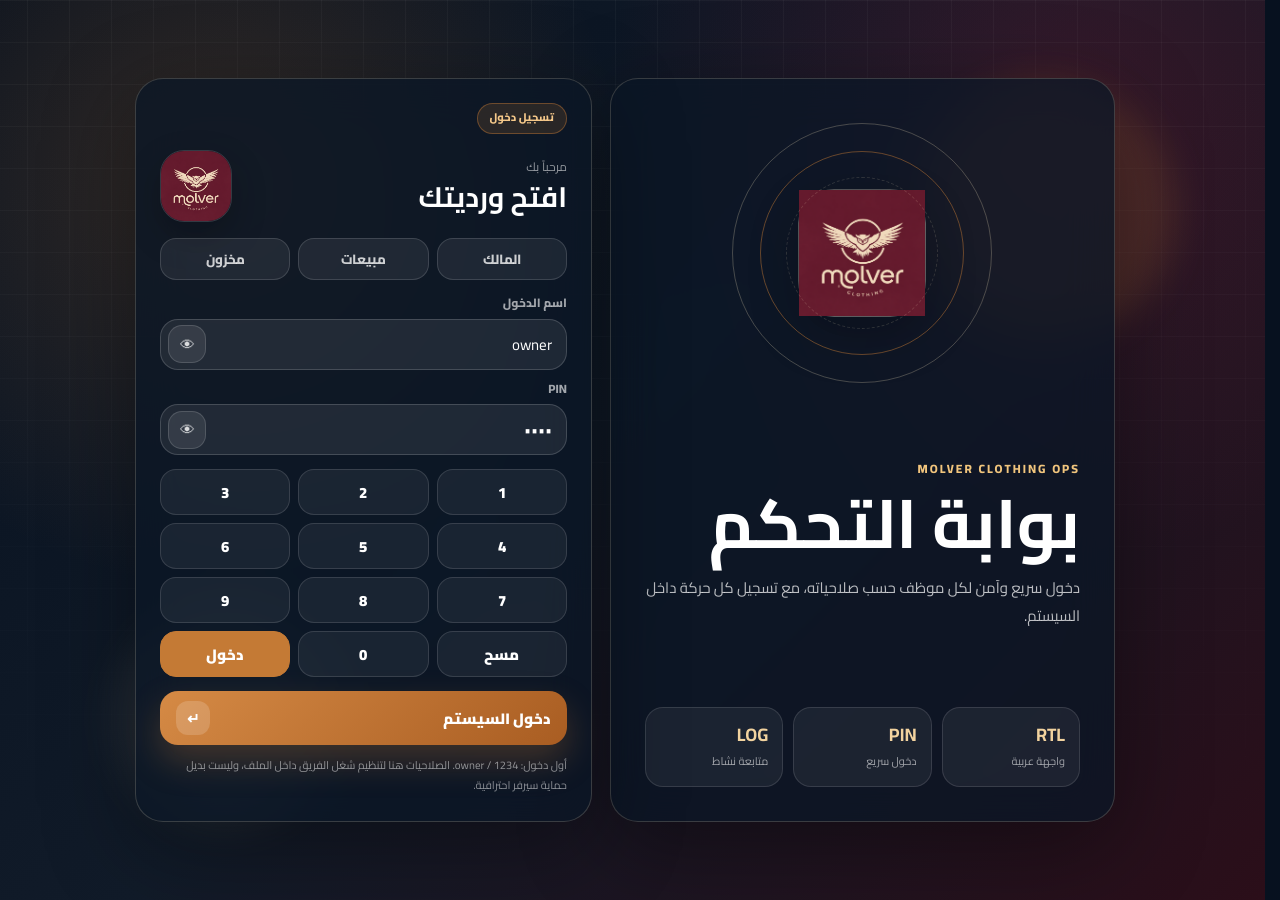
==== index.html @ 44ec4cac "Add files via upload" ====
<!doctype html>
<html lang="ar" dir="rtl">
  <head>
    <meta charset="UTF-8" />
    <meta name="viewport" content="width=device-width, initial-scale=1.0" />
    <title>MOLVER — نظام الإدارة</title>
    <link
      href="https://fonts.googleapis.com/css2?family=Cairo:wght@400;500;600;700&family=Tajawal:wght@400;500;700&display=swap"
      rel="stylesheet"
    />
    <link rel="stylesheet" href="styles.css" />
  </head>
  <body>
    <div class="auth-screen auth-login-mode" id="auth-screen">
      <div class="auth-ambient auth-ambient-one"></div>
      <div class="auth-ambient auth-ambient-two"></div>
      <div class="auth-shell">
        <section class="auth-brand-panel">
          <div class="auth-orbit">
            <span></span><span></span><span></span>
            <div class="auth-logo-mark"><img src="molver-logo.png" alt="MOLVER logo" /></div>
          </div>
          <div class="auth-brand-copy">
            <p class="auth-kicker">MOLVER CLOTHING OPS</p>
            <h1>بوابة التحكم</h1>
            <p>دخول سريع وآمن لكل موظف حسب صلاحياته، مع تسجيل كل حركة داخل السيستم.</p>
          </div>
          <div class="auth-status-grid">
            <div><strong>RTL</strong><span>واجهة عربية</span></div>
            <div><strong>PIN</strong><span>دخول سريع</span></div>
            <div><strong>LOG</strong><span>متابعة نشاط</span></div>
          </div>
        </section>

        <section class="auth-card">
          <div class="auth-mode-badge" id="auth-mode-badge">تسجيل دخول</div>
          <div class="auth-card-head">
            <div>
              <p>مرحباً بك</p>
              <h2 id="auth-title">افتح ورديتك</h2>
            </div>
            <div class="auth-mini-logo"><img src="molver-logo.png" alt="MOLVER" /></div>
          </div>

          <div class="auth-logout-panel" id="auth-logout-panel">
            <strong>تم قفل الجلسة</strong>
            <span>اختار المستخدم واكتب الـ PIN للدخول مرة تانية.</span>
          </div>

          <div class="auth-quick-users">
            <button type="button" onclick="selectLoginUser('owner')">المالك</button>
            <button type="button" onclick="selectLoginUser('sales')">مبيعات</button>
            <button type="button" onclick="selectLoginUser('stock')">مخزون</button>
          </div>

          <div class="auth-fields">
            <label class="auth-field">
              <span>اسم الدخول</span>
              <div class="input-eye-wrap">
                <input id="login-user" value="owner" autocomplete="username" />
                <button class="eye-toggle" type="button" onclick="toggleInputVisibility('login-user', this)" title="إظهار/إخفاء اسم الدخول">👁</button>
              </div>
            </label>
            <label class="auth-field">
              <span>PIN</span>
              <div class="input-eye-wrap">
                <input id="login-pin" type="password" value="1234" autocomplete="current-password" inputmode="numeric" />
                <button class="eye-toggle" type="button" onclick="toggleInputVisibility('login-pin', this)" title="إظهار/إخفاء PIN">👁</button>
              </div>
            </label>
          </div>

          <div class="pin-pad" aria-label="PIN pad">
            <button type="button" onclick="pressPin('1')">1</button>
            <button type="button" onclick="pressPin('2')">2</button>
            <button type="button" onclick="pressPin('3')">3</button>
            <button type="button" onclick="pressPin('4')">4</button>
            <button type="button" onclick="pressPin('5')">5</button>
            <button type="button" onclick="pressPin('6')">6</button>
            <button type="button" onclick="pressPin('7')">7</button>
            <button type="button" onclick="pressPin('8')">8</button>
            <button type="button" onclick="pressPin('9')">9</button>
            <button type="button" onclick="clearLoginPin()">مسح</button>
            <button type="button" onclick="pressPin('0')">0</button>
            <button type="button" onclick="login()">دخول</button>
          </div>

          <button class="auth-submit" type="button" onclick="login()">
            <span>دخول السيستم</span>
            <b>↵</b>
          </button>
          <div class="auth-hint">
            أول دخول: owner / 1234. الصلاحيات هنا لتنظيم شغل الفريق داخل الملف، وليست بديل حماية سيرفر احترافية.
          </div>
        </section>
      </div>
    </div>

    <div class="layout">
      <!-- Sidebar -->
      <div class="sidebar">
        <div class="logo">
          <div class="logo-icon"><img src="molver-logo.png" alt="MOLVER logo" /></div>
          <div class="logo-title">MOLVER</div>
          <div class="logo-sub">نظام الإدارة المتكامل</div>
        </div>
        <div class="nav-section">عام</div>
        <div class="nav-item active" onclick="go('dashboard', this)">
          <span class="nav-icon">📊</span> لوحة التحكم
        </div>
        <div class="nav-item" onclick="go('reports', this)">
          <span class="nav-icon">📈</span> التقارير
        </div>
        <div class="nav-item" onclick="go('closing', this)">
          <span class="nav-icon">🧮</span> تقفيل اليومية
        </div>
        <div class="nav-item" onclick="go('money', this)">
          <span class="nav-icon">💳</span> تحصيلات معلقة
        </div>
        <div class="nav-item" onclick="go('alerts', this)">
          <span class="nav-icon">🔔</span> التنبيهات <span class="nav-badge" id="alerts-badge">0</span>
        </div>
        <div class="nav-item" onclick="go('employees', this)">
          <span class="nav-icon">👥</span> أداء الموظفين
        </div>
        <div class="nav-item" onclick="go('expenses', this)">
          <span class="nav-icon">💸</span> المصروفات
        </div>
        <div class="nav-section">المخزون</div>
        <div class="nav-item" onclick="go('inventory', this)">
          <span class="nav-icon">👕</span> الأصناف
        </div>
        <div class="nav-item" onclick="go('lowstock', this)">
          <span class="nav-icon">⚠️</span> مخزون منخفض
        </div>
        <div class="nav-item" onclick="go('stockmoves', this)">
          <span class="nav-icon">⇅</span> حركة المخزون
        </div>
        <div class="nav-section">العمليات</div>
        <div class="nav-item" onclick="go('sales', this)">
          <span class="nav-icon">🧾</span> فواتير المبيعات
        </div>
        <div class="nav-item" onclick="go('barcode', this)">
          <span class="nav-icon">⌁</span> بيع بالباركود
        </div>
        <div class="nav-item" onclick="go('purchases', this)">
          <span class="nav-icon">🛒</span> فواتير المشتريات
        </div>
        <div class="nav-item" onclick="go('returns', this)">
          <span class="nav-icon">🔄</span> المرتجعات
        </div>
        <div class="nav-item" onclick="go('online', this)">
          <span class="nav-icon">🌐</span> طلبات الأونلاين
        </div>
        <div class="nav-item" onclick="go('shipping', this)">
          <span class="nav-icon">⇄</span> الشحن والتحصيل
        </div>
        <div class="nav-section">الحسابات</div>
        <div class="nav-item" onclick="go('customers', this)">
          <span class="nav-icon">👤</span> العملاء
        </div>
        <div class="nav-item" onclick="go('suppliers', this)">
          <span class="nav-icon">🏭</span> الموردين
        </div>
        <div class="nav-section">الإدارة</div>
        <div class="nav-item" onclick="go('activity', this)">
          <span class="nav-icon">🕘</span> سجل النشاط
        </div>
        <div class="nav-item" onclick="go('archive', this)">
          <span class="nav-icon">🗄️</span> الأرشيف
        </div>
        <div class="nav-item" onclick="go('brand', this)">
          <span class="nav-icon">🎨</span> إعدادات البراند
        </div>
        <div class="nav-item" data-owner-only onclick="go('users', this)">
          <span class="nav-icon">🔐</span> المستخدمين والصلاحيات
        </div>
        <div class="sync-status">
          <div class="sync-dot" id="sync-dot"></div>
          <span>
            <span id="sync-txt">متصل بـ Google Sheets</span>
            <span class="sync-meta" id="sync-last">آخر مزامنة: —</span>
          </span>
        </div>
      </div>

      <!-- Main -->
      <div class="main">
        <div class="topbar">
          <span class="page-title" id="page-title">لوحة التحكم</span>
          <button class="mobile-actions-toggle" type="button" onclick="toggleMobileActions()" title="الأوامر">⋯</button>
          <div class="topbar-actions">
            <div style="display: flex; gap: 6px; align-items: center">
              <button
                class="btn btn-sm"
                data-icon="⇩"
                onclick="exportData()"
                title="تصدير نسخة احتياطية"
              >
                📤 نسخة احتياطية
              </button>
              <button
                class="btn btn-sm"
                data-icon="⇧"
                onclick="importData()"
                title="استيراد بيانات"
              >
                📥 استيراد
              </button>
              <button
                class="btn btn-sm"
                data-icon="↻"
                onclick="syncToCloud(true)"
                title="مزامنة مع Google Sheets"
              >
                🔄 مزامنة الآن
              </button>
              <button
                class="btn btn-sm"
                data-icon="⚙"
                onclick="openSettings()"
                title="إعدادات الربط"
              >
                ⚙️ الربط
              </button>
              <button
                class="btn btn-sm theme-toggle"
                data-icon="◐"
                onclick="toggleThemeMode()"
                title="تغيير شكل البرنامج"
                id="theme-toggle"
              >
                وضع احترافي
              </button>
              <span class="user-chip" id="current-user-chip">—</span>
              <button class="btn btn-sm logout-btn" data-icon="⏻" onclick="logout()" title="خروج">خروج</button>
              <span
                style="font-size: 11px; color: var(--text3)"
                id="top-date"
              ></span>
            </div>
          </div>
        </div>
        <div class="content" id="content">
          <!-- DASHBOARD -->
          <div class="page active" id="page-dashboard">
            <div class="stats-grid">
              <div class="stat-card">
                <div class="stat-label">إجمالي المبيعات</div>
                <div class="stat-val" id="d-sales">—</div>
                <div class="stat-sub">EGP</div>
              </div>
              <div class="stat-card">
                <div class="stat-label">إجمالي المشتريات</div>
                <div class="stat-val" id="d-pur">—</div>
                <div class="stat-sub">EGP</div>
              </div>
              <div class="stat-card">
                <div class="stat-label">إجمالي المرتجعات</div>
                <div class="stat-val" id="d-ret" style="color: var(--red)">
                  —
                </div>
                <div class="stat-sub">EGP</div>
              </div>
              <div class="stat-card">
                <div class="stat-label">مخزون منخفض</div>
                <div class="stat-val" id="d-low" style="color: var(--orange)">
                  —
                </div>
                <div class="stat-sub">صنف</div>
              </div>
              <div class="stat-card">
                <div class="stat-label">صافي الربح</div>
                <div class="stat-val" id="d-profit" style="color: var(--green)">
                  —
                </div>
                <div class="stat-sub">EGP</div>
              </div>
            </div>
            <div class="dashboard-pro-grid">
              <div class="card dashboard-chart-card">
                <div class="card-header">
                  <span class="card-title">منحنى المبيعات آخر 14 يوم</span>
                  <div class="btn-group">
                    <button class="btn btn-sm dashboard-metric active" data-metric="sales" onclick="setDashboardMetric('sales')">مبيعات</button>
                    <button class="btn btn-sm dashboard-metric" data-metric="profit" onclick="setDashboardMetric('profit')">ربح</button>
                    <button class="btn btn-sm dashboard-metric" data-metric="orders" onclick="setDashboardMetric('orders')">طلبات</button>
                  </div>
                </div>
                <div class="chart-wrap">
                  <svg id="dashboard-chart" viewBox="0 0 920 260" preserveAspectRatio="none" aria-label="Sales trend chart"></svg>
                </div>
              </div>
              <div class="card live-panel">
                <div class="card-header">
                  <span class="card-title">متابعة مباشرة</span>
                </div>
                <div class="live-metric">
                  <span>طلبات أونلاين مفتوحة</span>
                  <strong id="live-open-orders">—</strong>
                  <button class="btn btn-sm" onclick="go('online', document.querySelector('[onclick*=online]'))">فتح</button>
                </div>
                <div class="live-metric">
                  <span>تحصيل متأخر</span>
                  <strong id="live-due-orders">—</strong>
                  <button class="btn btn-sm" onclick="go('shipping', document.querySelector('[onclick*=shipping]'))">فتح</button>
                </div>
                <div class="live-metric">
                  <span>أصناف نفدت</span>
                  <strong id="live-out-items">—</strong>
                  <button class="btn btn-sm" onclick="go('lowstock', document.querySelector('[onclick*=lowstock]'))">فتح</button>
                </div>
              </div>
            </div>
            <div class="card">
              <div class="card-header">
                <span class="card-title">فحص سريع للنظام</span>
                <div class="btn-group">
                  <button class="btn btn-sm" onclick="runDemoCycle()">تشغيل دورة اختبار</button>
                  <button class="btn btn-sm" onclick="runSystemCheck()">تشغيل الفحص</button>
                  <button class="btn btn-sm" onclick="exportData()">نسخة احتياطية</button>
                  <button class="btn btn-sm" onclick="exportLocalBackups()">نسخ يومية</button>
                </div>
              </div>
              <div class="health-list" id="system-health">
                <div class="health-item warn">اضغط تشغيل الفحص بعد أي تعديل كبير.</div>
              </div>
            </div>
            <div class="card">
              <div class="card-header">
                <span class="card-title">آخر العمليات</span>
              </div>
              <div class="table-wrap">
                <table>
                  <thead>
                    <tr>
                      <th>رقم</th>
                      <th>النوع</th>
                      <th>الطرف</th>
                      <th>الإجمالي</th>
                      <th>التاريخ</th>
                    </tr>
                  </thead>
                  <tbody id="d-ops">
                    <tr class="empty-row">
                      <td colspan="5">جاري التحميل...</td>
                    </tr>
                  </tbody>
                </table>
              </div>
            </div>
            <div class="card" data-owner-only>
              <div class="card-header">
                <span class="card-title">آخر نشاط للموظفين</span>
                <button class="btn btn-sm" onclick="go('activity', document.querySelector('[onclick*=activity]'))">فتح السجل</button>
              </div>
              <div class="table-wrap">
                <table>
                  <thead>
                    <tr>
                      <th>الموظف</th>
                      <th>العملية</th>
                      <th>التفاصيل</th>
                      <th>الوقت</th>
                    </tr>
                  </thead>
                  <tbody id="d-activity">
                    <tr class="empty-row">
                      <td colspan="4">لا توجد عمليات مسجلة بعد</td>
                    </tr>
                  </tbody>
                </table>
              </div>
            </div>
          </div>

          <!-- STOCK MOVEMENT -->
          <div class="page" id="page-stockmoves">
            <div class="card">
              <div class="card-header">
                <span class="card-title">حركة المخزون</span>
                <div class="btn-group">
                  <input class="search-input" id="stockmoves-search" placeholder="بحث بالكود أو الصنف أو العملية..." oninput="renderStockMoves()" />
                  <button class="btn btn-sm" onclick="exportStockMovesCsv()">تصدير CSV</button>
                  <button class="btn btn-red" onclick="clearStockMoves()">مسح السجل</button>
                </div>
              </div>
              <div class="stats-grid">
                <div class="stat-card"><div class="stat-label">إضافات مخزون</div><div class="stat-val" id="sm-in">—</div><div class="stat-sub">قطعة</div></div>
                <div class="stat-card"><div class="stat-label">خصومات مخزون</div><div class="stat-val" id="sm-out">—</div><div class="stat-sub">قطعة</div></div>
                <div class="stat-card"><div class="stat-label">صافي الحركة</div><div class="stat-val" id="sm-net">—</div><div class="stat-sub">قطعة</div></div>
                <div class="stat-card"><div class="stat-label">عدد العمليات</div><div class="stat-val" id="sm-count">—</div><div class="stat-sub">عملية</div></div>
              </div>
              <div class="table-wrap">
                <table>
                  <thead><tr><th>التاريخ</th><th>العملية</th><th>المرجع</th><th>الصنف</th><th>الكود</th><th>الكمية</th><th>المستخدم</th></tr></thead>
                  <tbody id="stockmoves-table"><tr class="empty-row"><td colspan="7">لا توجد حركة مخزون بعد</td></tr></tbody>
                </table>
              </div>
            </div>
          </div>

          <!-- DAILY CLOSING -->
          <div class="page" id="page-closing">
            <div class="card">
              <div class="card-header">
                <span class="card-title">تقفيل اليومية</span>
                <div class="btn-group">
                  <input class="search-input" id="closing-date" type="date" onchange="renderClosing()" />
                  <button class="btn btn-sm" onclick="setClosingToday()">اليوم</button>
                  <button class="btn btn-sm" onclick="lockClosingDay()">قفل اليوم</button>
                  <button class="btn btn-sm" onclick="unlockClosingDay()">فتح اليوم</button>
                  <button class="btn btn-sm" onclick="printClosing()">طباعة</button>
                </div>
              </div>
              <div class="stats-grid">
                <div class="stat-card"><div class="stat-label">مبيعات اليوم</div><div class="stat-val" id="cl-sales">—</div><div class="stat-sub">EGP</div></div>
                <div class="stat-card"><div class="stat-label">المحصل</div><div class="stat-val" id="cl-paid">—</div><div class="stat-sub">EGP</div></div>
                <div class="stat-card"><div class="stat-label">مصروفات</div><div class="stat-val" id="cl-exp">—</div><div class="stat-sub">EGP</div></div>
                <div class="stat-card"><div class="stat-label">صافي كاش اليوم</div><div class="stat-val" id="cl-net">—</div><div class="stat-sub">EGP</div></div>
                <div class="stat-card"><div class="stat-label">تحصيل متبقي</div><div class="stat-val" id="cl-due">—</div><div class="stat-sub">EGP</div></div>
                <div class="stat-card"><div class="stat-label">طلبات مفتوحة</div><div class="stat-val" id="cl-open">—</div><div class="stat-sub">طلب</div></div>
              </div>
            </div>
            <div class="card">
              <div class="card-header"><span class="card-title">تفاصيل اليوم</span></div>
              <div class="table-wrap">
                <table>
                  <thead><tr><th>النوع</th><th>الرقم</th><th>الطرف</th><th>الإجمالي</th><th>المدفوع</th><th>المتبقي</th></tr></thead>
                  <tbody id="closing-table"><tr class="empty-row"><td colspan="6">لا توجد عمليات في هذا اليوم</td></tr></tbody>
                </table>
              </div>
            </div>
          </div>

          <!-- UNCOLLECTED MONEY -->
          <div class="page" id="page-money">
            <div class="card">
              <div class="card-header">
                <span class="card-title">التحصيلات المعلقة</span>
                <div class="btn-group">
                  <input class="search-input" id="money-search" placeholder="بحث بالعميل أو الطلب أو شركة الشحن..." oninput="renderMoney()" />
                  <button class="btn btn-sm" onclick="exportMoneyCsv()">تصدير CSV</button>
                </div>
              </div>
              <div class="stats-grid">
                <div class="stat-card"><div class="stat-label">إجمالي غير محصل</div><div class="stat-val" id="money-total">—</div><div class="stat-sub">EGP</div></div>
                <div class="stat-card"><div class="stat-label">طلبات عليها تحصيل</div><div class="stat-val" id="money-orders">—</div><div class="stat-sub">طلب</div></div>
                <div class="stat-card"><div class="stat-label">فواتير آجلة</div><div class="stat-val" id="money-sales">—</div><div class="stat-sub">فاتورة</div></div>
                <div class="stat-card"><div class="stat-label">متأخر أكثر من 3 أيام</div><div class="stat-val" id="money-late">—</div><div class="stat-sub">عملية</div></div>
              </div>
              <div class="table-wrap">
                <table>
                  <thead><tr><th>النوع</th><th>الرقم</th><th>العميل</th><th>شركة الشحن</th><th>التاريخ</th><th>المتبقي</th><th>الحالة</th><th></th></tr></thead>
                  <tbody id="money-table"><tr class="empty-row"><td colspan="8">لا توجد تحصيلات معلقة</td></tr></tbody>
                </table>
              </div>
            </div>
          </div>

          <!-- REPORTS -->
          <div class="page" id="page-reports">
            <div class="card">
              <div class="card-header">
                <span class="card-title">تقارير التشغيل</span>
                <div class="btn-group">
                  <input
                    class="search-input"
                    id="rep-from"
                    type="date"
                    onchange="renderReports()"
                  />
                  <input
                    class="search-input"
                    id="rep-to"
                    type="date"
                    onchange="renderReports()"
                  />
                  <input
                    class="search-input"
                    id="rep-search"
                    placeholder="بحث في تقارير البيع..."
                    oninput="renderReports()"
                  />
                  <button class="btn btn-sm" onclick="exportProfitCsv()">تصدير الأرباح</button>
                  <button class="btn btn-sm" onclick="setReportRange('today')">
                    اليوم
                  </button>
                  <button class="btn btn-sm" onclick="setReportRange('month')">
                    الشهر
                  </button>
                  <button class="btn btn-sm" onclick="setReportRange('all')">
                    الكل
                  </button>
                </div>
              </div>
              <div class="stats-grid">
                <div class="stat-card">
                  <div class="stat-label">مبيعات الفترة</div>
                  <div class="stat-val" id="r-sales">—</div>
                  <div class="stat-sub">EGP</div>
                </div>
                <div class="stat-card">
                  <div class="stat-label">صافي الربح</div>
                  <div
                    class="stat-val"
                    id="r-profit"
                    style="color: var(--green)"
                  >
                    —
                  </div>
                  <div class="stat-sub">EGP</div>
                </div>
                <div class="stat-card">
                  <div class="stat-label">عدد الفواتير</div>
                  <div class="stat-val" id="r-count">—</div>
                  <div class="stat-sub">فاتورة</div>
                </div>
                <div class="stat-card">
                  <div class="stat-label">القطع المباعة</div>
                  <div class="stat-val" id="r-qty">—</div>
                  <div class="stat-sub">قطعة</div>
                </div>
                <div class="stat-card">
                  <div class="stat-label">بيع عادي</div>
                  <div class="stat-val" id="r-regular">—</div>
                  <div class="stat-sub">EGP</div>
                </div>
                <div class="stat-card">
                  <div class="stat-label">بيع أونلاين</div>
                  <div class="stat-val" id="r-online">—</div>
                  <div class="stat-sub">EGP</div>
                </div>
                <div class="stat-card">
                  <div class="stat-label">طلبات أونلاين</div>
                  <div class="stat-val" id="r-orders">—</div>
                  <div class="stat-sub">طلب</div>
                </div>
                <div class="stat-card">
                  <div class="stat-label">قيمة المخزون شراء</div>
                  <div class="stat-val" id="r-stock-cost">—</div>
                  <div class="stat-sub">EGP</div>
                </div>
                <div class="stat-card">
                  <div class="stat-label">قيمة المخزون بيع</div>
                  <div class="stat-val" id="r-stock-sale">—</div>
                  <div class="stat-sub">EGP</div>
                </div>
                <div class="stat-card">
                  <div class="stat-label">ربح متوقع من المخزون</div>
                  <div class="stat-val" id="r-stock-margin" style="color: var(--green)">—</div>
                  <div class="stat-sub">EGP</div>
                </div>
              </div>
            </div>
            <div class="card">
              <div class="card-header">
                <span class="card-title">أكثر الأصناف مبيعاً</span>
              </div>
              <div class="table-wrap">
                <table>
                  <thead>
                    <tr>
                      <th>الصنف</th>
                      <th>الكمية</th>
                      <th>إجمالي البيع</th>
                      <th>الربح</th>
                    </tr>
                  </thead>
                  <tbody id="r-items">
                    <tr class="empty-row">
                      <td colspan="4">لا توجد بيانات</td>
                    </tr>
                  </tbody>
                </table>
              </div>
            </div>
            <div class="card">
              <div class="card-header">
                <span class="card-title">فواتير الفترة</span>
              </div>
              <div class="table-wrap">
                <table>
                  <thead>
                    <tr>
                      <th>رقم الفاتورة</th>
                      <th>العميل</th>
                      <th>التاريخ</th>
                      <th>القطع</th>
                      <th>الإجمالي</th>
                      <th>الربح</th>
                    </tr>
                  </thead>
                  <tbody id="r-invoices">
                    <tr class="empty-row">
                      <td colspan="6">لا توجد بيانات</td>
                    </tr>
                  </tbody>
                </table>
              </div>
            </div>
            <div class="card">
              <div class="card-header">
                <span class="card-title">تحليل القنوات والموظفين</span>
              </div>
              <div class="table-wrap">
                <table>
                  <thead>
                    <tr>
                      <th>البند</th>
                      <th>العدد</th>
                      <th>الإجمالي</th>
                      <th>الربح</th>
                    </tr>
                  </thead>
                  <tbody id="r-channels">
                    <tr class="empty-row"><td colspan="4">لا توجد بيانات</td></tr>
                  </tbody>
                </table>
              </div>
              <div class="table-wrap" style="margin-top:12px">
                <table>
                  <thead>
                    <tr>
                      <th>المستخدم</th>
                      <th>عدد العمليات</th>
                      <th>آخر عملية</th>
                      <th>التاريخ</th>
                    </tr>
                  </thead>
                  <tbody id="r-users">
                    <tr class="empty-row"><td colspan="4">لا توجد بيانات</td></tr>
                  </tbody>
                </table>
              </div>
              <div class="table-wrap" style="margin-top:12px">
                <table>
                  <thead>
                    <tr><th>الموظف</th><th>عدد الفواتير</th><th>المبيعات</th><th>الربح</th><th>متوسط الفاتورة</th></tr>
                  </thead>
                  <tbody id="r-employee-profit">
                    <tr class="empty-row"><td colspan="5">لا توجد بيانات</td></tr>
                  </tbody>
                </table>
              </div>
            </div>
          </div>

          <!-- ALERTS -->
          <div class="page" id="page-alerts">
            <div class="stats-grid">
              <div class="stat-card"><div class="stat-label">تنبيهات حرجة</div><div class="stat-val" id="a-critical">—</div><div class="stat-sub">تحتاج تدخل</div></div>
              <div class="stat-card"><div class="stat-label">مخزون انتهى</div><div class="stat-val" id="a-out">—</div><div class="stat-sub">صنف</div></div>
              <div class="stat-card"><div class="stat-label">تحصيل متأخر</div><div class="stat-val" id="a-due">—</div><div class="stat-sub">طلب/فاتورة</div></div>
              <div class="stat-card"><div class="stat-label">طلبات متأخرة</div><div class="stat-val" id="a-orders">—</div><div class="stat-sub">طلب</div></div>
            </div>
            <div class="card">
              <div class="card-header">
                <span class="card-title">مركز التنبيهات</span>
                <div class="btn-group">
                  <button class="btn" onclick="renderAlerts()">تحديث</button>
                  <button class="btn" onclick="go('lowstock', document.querySelector('[onclick*=lowstock]'))">المخزون المنخفض</button>
                  <button class="btn" onclick="go('shipping', document.querySelector('[onclick*=shipping]'))">الشحن والتحصيل</button>
                </div>
              </div>
              <div class="alert-list" id="alerts-list"></div>
            </div>
          </div>

          <!-- EMPLOYEE PERFORMANCE -->
          <div class="page" id="page-employees">
            <div class="card">
              <div class="card-header">
                <span class="card-title">أداء الموظفين</span>
                <div class="btn-group">
                  <input class="search-input" id="emp-from" type="date" onchange="renderEmployees()" />
                  <input class="search-input" id="emp-to" type="date" onchange="renderEmployees()" />
                  <button class="btn" onclick="setEmployeeRange('today')">اليوم</button>
                  <button class="btn" onclick="setEmployeeRange('month')">الشهر</button>
                  <button class="btn" onclick="exportEmployeeCsv()">تصدير CSV</button>
                </div>
              </div>
              <div class="table-wrap">
                <table>
                  <thead><tr><th>الموظف</th><th>عدد العمليات</th><th>فواتير بيع</th><th>إجمالي البيع</th><th>طلبات أونلاين</th><th>مرتجعات</th><th>آخر عملية</th></tr></thead>
                  <tbody id="employees-table"><tr class="empty-row"><td colspan="7">لا توجد بيانات بعد</td></tr></tbody>
                </table>
              </div>
              <div class="employee-timeline" id="employee-timeline"></div>
            </div>
          </div>

          <!-- INVENTORY -->
          <div class="page" id="page-inventory">
            <div class="card">
              <div class="card-header">
                <span class="card-title">أصناف الملابس</span>
                <div class="btn-group">
                  <input
                    class="search-input"
                    placeholder="🔍 بحث..."
                    oninput="filterInv(this.value)"
                  />
                  <button class="btn" onclick="importItemsCsv()">استيراد CSV</button>
                  <button class="btn" onclick="printInventoryLabels()">طباعة ليبلات</button>
                  <button class="btn btn-accent" onclick="openModal('m-item')">
                    + إضافة صنف
                  </button>
                </div>
              </div>
              <div id="inv-loading" class="loading">
                <div class="spinner"></div>
                جاري التحميل من Google Sheets...
              </div>
              <div class="table-wrap" id="inv-wrap" style="display: none">
                <table>
                  <thead>
                    <tr>
                      <th>الكود</th>
                      <th>الاسم</th>
                      <th>الفئة</th>
                      <th>الجنس</th>
                      <th>المقاس</th>
                      <th>اللون</th>
                      <th>الكمية</th>
                      <th>سعر البيع</th>
                      <th>الحالة</th>
                      <th></th>
                      <th></th>
                    </tr>
                  </thead>
                  <tbody id="inv-table"></tbody>
                </table>
              </div>
            </div>
          </div>

          <!-- EXPENSES -->
          <div class="page" id="page-expenses">
            <div class="card">
              <div class="card-header">
                <span class="card-title">مصروفات المحل</span>
                <div class="btn-group">
                  <input class="search-input" id="exp-search" placeholder="بحث في المصروفات..." oninput="renderExpenses()" />
                  <button class="btn btn-accent" onclick="openExpenseModal()">+ مصروف جديد</button>
                </div>
              </div>
              <div class="table-wrap">
                <table>
                  <thead><tr><th>الكود</th><th>البند</th><th>الفئة</th><th>المبلغ</th><th>التاريخ</th><th>ملاحظات</th><th></th></tr></thead>
                  <tbody id="exp-table"><tr class="empty-row"><td colspan="7">لا توجد مصروفات بعد</td></tr></tbody>
                </table>
              </div>
            </div>
          </div>

          <!-- LOW STOCK -->
          <div class="page" id="page-lowstock">
            <div class="card">
              <div class="card-header">
                <span class="card-title">أصناف منخفضة المخزون</span>
              </div>
              <div class="table-wrap">
                <table>
                  <thead>
                    <tr>
                      <th>الكود</th>
                      <th>الاسم</th>
                      <th>الفئة</th>
                      <th>المقاس</th>
                      <th>الكمية</th>
                      <th>الحد الأدنى</th>
                      <th>الحالة</th>
                    
                      <th></th></tr>
                  </thead>
                  <tbody id="low-table">
                    <tr class="empty-row">
                      <td colspan="8">جاري التحميل...</td>
                    </tr>
                  </tbody>
                </table>
              </div>
            </div>
          </div>

          <!-- SALES -->
          <div class="page" id="page-sales">
            <div class="card">
              <div class="card-header">
                <span class="card-title">فواتير المبيعات</span>
                <div class="btn-group">
                  <input class="search-input" id="sales-search" placeholder="بحث في المبيعات..." oninput="renderSales()" />
                  <button class="btn btn-accent" onclick="openSaleModal()">
                    + فاتورة جديدة
                  </button>
                </div>
              </div>
              <div class="table-wrap">
                <table>
                  <thead>
                    <tr>
                      <th>رقم الفاتورة</th>
                      <th>العميل</th>
                      <th>التاريخ</th>
                      <th>القطع</th>
                      <th>الإجمالي</th>
                      <th>الحالة</th>
                      <th></th>
                    </tr>
                  </thead>
                  <tbody id="sales-table">
                    <tr class="empty-row">
                      <td colspan="7">جاري التحميل...</td>
                    </tr>
                  </tbody>
                </table>
              </div>
            </div>
          </div>

          <!-- BARCODE SALE -->
          <div class="page" id="page-barcode">
            <div class="card">
              <div class="card-header">
                <span class="card-title">بيع بالباركود / SKU</span>
                <div class="btn-group">
                  <input class="search-input" id="bc-input" placeholder="Scan barcode or type SKU..." onkeydown="if(event.key==='Enter') addBarcodeScan()" />
                  <button class="btn btn-accent" onclick="addBarcodeScan()">إضافة</button>
                  <button class="btn" onclick="clearBarcodeCart()">تفريغ</button>
                </div>
              </div>
              <div class="table-wrap">
                <table>
                  <thead><tr><th>الصنف</th><th>SKU</th><th>الكمية</th><th>السعر</th><th>الإجمالي</th><th></th></tr></thead>
                  <tbody id="barcode-table"><tr class="empty-row"><td colspan="6">امسح باركود أو اكتب كود الصنف</td></tr></tbody>
                </table>
              </div>
              <div class="inv-total-bar">
                <span style="font-size:12px;color:var(--text2)">الإجمالي:</span>
                <span style="font-size:18px;font-weight:700" id="bc-total">EGP 0</span>
                <button class="btn btn-accent" onclick="saveBarcodeSale()">حفظ البيع</button>
              </div>
            </div>
          </div>

          <!-- PURCHASES -->
          <div class="page" id="page-purchases">
            <div class="card">
              <div class="card-header">
                <span class="card-title">فواتير المشتريات</span>
                <div class="btn-group">
                  <input class="search-input" id="pur-search" placeholder="بحث في المشتريات..." oninput="renderPur()" />
                  <button class="btn btn-accent" onclick="openPurModal()">
                    + فاتورة جديدة
                  </button>
                </div>
              </div>
              <div class="table-wrap">
                <table>
                  <thead>
                    <tr>
                      <th>رقم الفاتورة</th>
                      <th>المورد</th>
                      <th>التاريخ</th>
                      <th>القطع</th>
                      <th>الإجمالي</th>
                      <th>الحالة</th>
                      <th></th>
                    </tr>
                  </thead>
                  <tbody id="pur-table">
                    <tr class="empty-row">
                      <td colspan="7">جاري التحميل...</td>
                    </tr>
                  </tbody>
                </table>
              </div>
            </div>
          </div>

          <!-- RETURNS -->
          <div class="page" id="page-returns">
            <div class="alert alert-info">
              المرتجع بيرجع الكمية تلقائياً للمخزون ويسجل في Google Sheets
            </div>
            <div class="card">
              <div class="card-header">
                <span class="card-title">المرتجعات</span>
                <div class="btn-group">
                  <input class="search-input" id="ret-search" placeholder="بحث في المرتجعات..." oninput="renderReturns()" />
                  <button class="btn btn-accent" onclick="openReturnModal()">
                    + مرتجع جديد
                  </button>
                </div>
              </div>
              <div class="filter-tabs">
                <div class="ftab active" onclick="filterReturns('all', this)">
                  الكل
                </div>
                <div class="ftab" onclick="filterReturns('مبيعات', this)">
                  مرتجع مبيعات
                </div>
                <div class="ftab" onclick="filterReturns('مشتريات', this)">
                  مرتجع مشتريات
                </div>
              </div>
              <div class="table-wrap">
                <table>
                  <thead>
                    <tr>
                      <th>رقم المرتجع</th>
                      <th>نوع المرتجع</th>
                      <th>الفاتورة الأصلية</th>
                      <th>الصنف</th>
                      <th>الكمية</th>
                      <th>الإجمالي</th>
                      <th>السبب</th>
                      <th>التاريخ</th>
                      <th></th>
                    </tr>
                  </thead>
                  <tbody id="ret-table">
                    <tr class="empty-row">
                      <td colspan="9">لا توجد مرتجعات بعد</td>
                    </tr>
                  </tbody>
                </table>
              </div>
            </div>
          </div>

          <!-- ONLINE ORDERS -->
          <div class="page" id="page-online">
            <div class="alert alert-info">
              طلب الأونلاين يخصم المخزون فور حفظ الطلب. لو الطلب اتلغى أو اتحذف قبل التسليم، الكمية ترجع تلقائياً.
            </div>
            <div class="card">
              <div class="card-header">
                <span class="card-title">طلبات الأونلاين</span>
                <div class="btn-group">
                  <input class="search-input" id="online-search" placeholder="بحث في الأونلاين..." oninput="renderOnlineOrders()" />
                  <button class="btn btn-accent" onclick="openOnlineModal()">+ طلب جديد</button>
                </div>
              </div>
              <div class="filter-tabs">
                <div class="ftab active" onclick="filterOnline('all', this)">الكل</div>
                <div class="ftab" onclick="filterOnline('جديد', this)">جديد</div>
                <div class="ftab" onclick="filterOnline('تم التأكيد', this)">تم التأكيد</div>
                <div class="ftab" onclick="filterOnline('تم الشحن', this)">تم الشحن</div>
                <div class="ftab" onclick="filterOnline('تم التسليم', this)">تم التسليم</div>
                <div class="ftab" onclick="filterOnline('ملغي', this)">ملغي</div>
              </div>
              <div class="kanban-board" id="online-kanban"></div>
              <div class="table-wrap">
                <table>
                  <thead>
                    <tr><th>رقم الطلب</th><th>العميل</th><th>الهاتف</th><th>المصدر</th><th>القطع</th><th>الإجمالي</th><th>الحالة</th><th>الشحن</th><th></th></tr>
                  </thead>
                  <tbody id="online-table"><tr class="empty-row"><td colspan="9">لا توجد طلبات أونلاين بعد</td></tr></tbody>
                </table>
              </div>
            </div>
          </div>

          <!-- SHIPPING -->
          <div class="page" id="page-shipping">
            <div class="card">
              <div class="card-header">
                <span class="card-title">متابعة الشحن والتحصيل</span>
                <div class="btn-group">
                  <input class="search-input" id="ship-search" placeholder="بحث في الشحن..." oninput="renderShipping()" />
                </div>
              </div>
              <div class="table-wrap">
                <table>
                  <thead><tr><th>الطلب</th><th>العميل</th><th>شركة الشحن</th><th>Tracking</th><th>الحالة</th><th>المطلوب</th><th>المحصل</th><th>تحصيل</th><th></th></tr></thead>
                  <tbody id="shipping-table"><tr class="empty-row"><td colspan="9">لا توجد طلبات شحن</td></tr></tbody>
                </table>
              </div>
            </div>
          </div>

          <!-- CUSTOMERS -->
          <div class="page" id="page-customers">
            <div class="card">
              <div class="card-header">
                <span class="card-title">العملاء</span>
                <div class="btn-group">
                  <input class="search-input" id="cust-search" placeholder="بحث في العملاء..." oninput="renderCust()" />
                  <button class="btn btn-accent" onclick="openCustModal()">
                    + إضافة عميل
                  </button>
                </div>
              </div>
              <div class="table-wrap">
                <table>
                  <thead>
                    <tr>
                      <th>الكود</th>
                      <th>الاسم</th>
                      <th>الهاتف</th>
                      <th>المكان</th>
                      <th>نوع العميل</th>
                      <th>إجمالي المشتريات</th>
                      <th>الرصيد المستحق</th>
                      <th></th>
                    </tr>
                  </thead>
                  <tbody id="cust-table">
                    <tr class="empty-row">
                      <td colspan="8">جاري التحميل...</td>
                    </tr>
                  </tbody>
                </table>
              </div>
            </div>
          </div>

          <!-- SUPPLIERS -->
          <div class="page" id="page-suppliers">
            <div class="card">
              <div class="card-header">
                <span class="card-title">الموردين</span>
                <div class="btn-group">
                  <input class="search-input" id="sup-search" placeholder="بحث في الموردين..." oninput="renderSup()" />
                  <button class="btn btn-accent" onclick="openSupModal()">
                    + إضافة مورد
                  </button>
                </div>
              </div>
              <div class="table-wrap">
                <table>
                  <thead>
                    <tr>
                      <th>الكود</th>
                      <th>الاسم</th>
                      <th>الهاتف</th>
                      <th>إجمالي المشتريات</th>
                      <th>الرصيد</th>
                      <th></th>
                    </tr>
                  </thead>
                  <tbody id="sup-table">
                    <tr class="empty-row">
                      <td colspan="6">جاري التحميل...</td>
                    </tr>
                  </tbody>
                </table>
              </div>
            </div>
          </div>
    <!-- ACTIVITY -->
    <div class="page" id="page-activity">
      <div class="card">
        <div class="card-header">
          <span class="card-title">سجل نشاط الموظفين</span>
          <div class="btn-group">
            <select class="search-input" id="activity-user-filter" onchange="renderActivity()">
              <option value="">كل المستخدمين</option>
            </select>
            <input class="search-input" id="activity-search" placeholder="بحث في النشاط..." oninput="renderActivity()" />
            <button class="btn" onclick="renderActivity()">تحديث</button>
            <button class="btn" onclick="exportActivityCsv()">تصدير CSV</button>
            <button class="btn btn-red" onclick="clearActivityLog()">مسح السجل</button>
          </div>
        </div>
        <div class="table-wrap">
          <table>
            <thead>
              <tr>
                <th>الوقت</th>
                <th>الموظف</th>
                <th>العملية</th>
                <th>رقم/هدف</th>
                <th>التفاصيل</th>
              </tr>
            </thead>
            <tbody id="activity-table">
              <tr class="empty-row">
                <td colspan="5">لا توجد عمليات مسجلة بعد</td>
              </tr>
            </tbody>
          </table>
        </div>
      </div>
    </div>

    <!-- ARCHIVE -->
    <div class="page" id="page-archive">
      <div class="card">
        <div class="card-header">
          <span class="card-title">الأرشيف</span>
          <div class="btn-group">
            <select class="search-input" id="archive-type" onchange="renderArchive()">
              <option value="">كل الأنواع</option>
              <option value="sales">فواتير مبيعات</option>
              <option value="onlineOrders">طلبات أونلاين</option>
              <option value="activityLog">سجل نشاط</option>
            </select>
            <button class="btn" onclick="archiveOldRecords()">أرشفة القديم</button>
            <button class="btn" onclick="exportArchiveCsv()">تصدير CSV</button>
          </div>
        </div>
        <div class="table-wrap">
          <table>
            <thead><tr><th>الوقت</th><th>النوع</th><th>الرقم</th><th>العنوان</th><th>التفاصيل</th><th></th></tr></thead>
            <tbody id="archive-table"><tr class="empty-row"><td colspan="6">لا توجد عناصر مؤرشفة</td></tr></tbody>
          </table>
        </div>
      </div>
    </div>

    <!-- BRAND SETTINGS -->
    <div class="page" id="page-brand">
      <div class="card">
        <div class="card-header">
          <span class="card-title">إعدادات البراند والفاتورة</span>
          <div class="btn-group">
            <button class="btn btn-accent" onclick="saveBrandSettings()">حفظ الإعدادات</button>
            <button class="btn" onclick="resetBrandSettings()">رجوع الافتراضي</button>
          </div>
        </div>
        <div class="form-grid">
          <div class="form-group"><label>اسم البراند</label><input id="brand-name" placeholder="MOLVER" /></div>
          <div class="form-group"><label>رقم الهاتف</label><input id="brand-phone" placeholder="01xxxxxxxxx" /></div>
          <div class="form-group form-full"><label>العنوان</label><input id="brand-address" placeholder="عنوان المحل" /></div>
          <div class="form-group"><label>لون أساسي</label><input id="brand-accent" type="color" value="#c17b3f" /></div>
          <div class="form-group"><label>رسالة الفاتورة</label><input id="brand-note" placeholder="شكراً لتعاملكم معنا" /></div>
        </div>
      </div>
      <div class="card brand-preview">
        <div class="card-header"><span class="card-title">معاينة الفاتورة</span></div>
        <div class="print-head">
          <div>
            <div class="print-brand" id="brand-preview-name">MOLVER</div>
            <div class="print-sub" id="brand-preview-details">نظام إدارة محل الملابس</div>
          </div>
          <div><strong>INV-0001</strong><div id="brand-preview-date"></div></div>
        </div>
      </div>
    </div>

    <!-- USERS -->
    <div class="page" id="page-users">
      <div class="alert alert-warn">
        إدارة المستخدمين متاحة للمالك فقط. في النسخة المحلية، الصلاحيات تمنع
        الاستخدام من الواجهة لكنها ليست بديلًا عن نظام سيرفر آمن.
      </div>
      <div class="card">
        <div class="card-header">
          <span class="card-title">المستخدمين والصلاحيات</span>
          <button class="btn btn-accent" onclick="openUserModal()">
            + إضافة مستخدم
          </button>
        </div>
        <div class="table-wrap">
          <table>
            <thead>
              <tr>
                <th>اسم الدخول</th>
                <th>الاسم</th>
                <th>الدور</th>
                <th>الصفحات المتاحة</th>
                <th>الأوامر</th>
                <th></th>
              </tr>
            </thead>
            <tbody id="users-table"></tbody>
          </table>
        </div>
      </div>
    </div>
        </div>
      </div>
    </div>

    <!-- ===== MODALS ===== -->

    <!-- Add Item -->
    <div class="overlay" id="m-item">
      <div class="modal">
        <div class="modal-title" id="item-modal-title">
          👕 إضافة صنف ملابس جديد
        </div>
        <input id="i-edit-code" type="hidden" />
        <div class="form-grid">
          <div class="form-group">
            <label>اسم الصنف *</label
            ><input id="i-name" placeholder="مثال: تيشيرت قطن" />
          </div>
          <div class="form-group">
            <label>باركود / SKU</label
            ><input id="i-barcode" placeholder="اختياري أو سيبه يتولد تلقائي" />
          </div>
          <div class="form-group">
            <label>الفئة *</label>
            <select id="i-cat">
              <option>تيشيرتات</option>
              <option>بناطيل</option>
              <option>فساتين</option>
              <option>جاكيتات</option>
              <option>بلوزات</option>
              <option>جيبات</option>
              <option>ملابس رياضية</option>
              <option>ملابس داخلية</option>
              <option>إكسسوارات</option>
              <option>أخرى</option>
            </select>
          </div>
          <div class="form-group">
            <label>الجنس</label>
            <select id="i-gender">
              <option>حريمي</option>
              <option>رجالي</option>
              <option>أطفال بنات</option>
              <option>أطفال ولاد</option>
              <option>يونيسيكس</option>
            </select>
          </div>
          <div class="form-group">
            <label>المقاس</label>
            <select id="i-size">
              <option>XS</option>
              <option>S</option>
              <option selected>M</option>
              <option>L</option>
              <option>XL</option>
              <option>XXL</option>
              <option>XXXL</option>
              <option>فري سايز</option>
              <option>34</option>
              <option>36</option>
              <option>38</option>
              <option>40</option>
              <option>42</option>
              <option>44</option>
            </select>
          </div>
          <div class="form-group">
            <label>اللون</label
            ><input id="i-color" placeholder="أبيض، أسود، أحمر..." />
          </div>
          <div class="form-group">
            <label>الخامة</label
            ><input id="i-fabric" placeholder="قطن 100%..." />
          </div>
          <div class="form-group">
            <label>الكمية</label
            ><input id="i-qty" type="number" value="0" min="0" />
          </div>
          <div class="form-group">
            <label>الحد الأدنى</label
            ><input id="i-min" type="number" value="3" min="0" />
          </div>
          <div class="form-group">
            <label>سعر الشراء (ج)</label
            ><input id="i-cost" type="number" value="0" min="0" />
          </div>
          <div class="form-group">
            <label>سعر البيع (ج)</label
            ><input id="i-price" type="number" value="0" min="0" />
          </div>
          <div class="form-group form-full">
            <label>ملاحظات</label><input id="i-notes" placeholder="..." />
          </div>
        </div>
        <div class="modal-actions">
          <button class="btn btn-accent" onclick="saveItem()">
            حفظ في Google Sheets
          </button>
          <button class="btn" onclick="closeModal('m-item')">إلغاء</button>
        </div>
      </div>
    </div>

    <!-- Add Customer -->
    <div class="overlay" id="m-cust">
      <div class="modal">
        <div class="modal-title" id="cust-modal-title">👤 إضافة عميل</div>
        <input id="c-edit-id" type="hidden" />
        <div class="form-grid">
          <div class="form-group">
            <label>الاسم *</label
            ><input id="c-name" placeholder="الاسم الكامل" />
          </div>
          <div class="form-group">
            <label>الهاتف</label
            ><input id="c-phone" placeholder="01xxxxxxxxx" />
          </div>
          <div class="form-group">
            <label>هاتف ثاني</label
            ><input id="c-phone2" placeholder="اختياري" />
          </div>
          <div class="form-group form-full">
            <label>العنوان</label><input id="c-addr" placeholder="العنوان" />
          </div>
        </div>
        <div class="modal-actions">
          <button class="btn btn-accent" id="cust-save-btn" onclick="saveCust()">حفظ</button>
          <button class="btn" onclick="closeModal('m-cust')">إلغاء</button>
        </div>
      </div>
    </div>

    <!-- Add Supplier -->
    <div class="overlay" id="m-sup">
      <div class="modal">
        <div class="modal-title" id="sup-modal-title">🏭 إضافة مورد</div>
        <input id="s-edit-id" type="hidden" />
        <div class="form-grid">
          <div class="form-group">
            <label>الاسم *</label
            ><input id="s-name" placeholder="الاسم الكامل" />
          </div>
          <div class="form-group">
            <label>الهاتف</label
            ><input id="s-phone" placeholder="01xxxxxxxxx" />
          </div>
          <div class="form-group form-full">
            <label>العنوان</label><input id="s-addr" placeholder="العنوان" />
          </div>
        </div>
        <div class="modal-actions">
          <button class="btn btn-accent" id="sup-save-btn" onclick="saveSup()">حفظ</button>
          <button class="btn" onclick="closeModal('m-sup')">إلغاء</button>
        </div>
      </div>
    </div>

    <!-- Sale Invoice -->
    <div class="overlay" id="m-sale">
      <div class="modal" style="width: 580px">
        <div class="modal-title" id="sale-modal-title">🧾 فاتورة مبيعات جديدة</div>
        <div class="form-grid">
          <div class="form-group">
            <label>العميل</label
            ><select id="sl-cust" onchange="onSaleCustomerSelect()">
              <option value="">نقدي (بدون عميل)</option>
            </select>
          </div>
          <div class="form-group">
            <label>التاريخ</label><input id="sl-date" type="date" />
          </div>
          <div class="form-group">
            <label>اسم العميل</label><input id="sl-name" placeholder="اختياري" />
          </div>
          <div class="form-group">
            <label>هاتف العميل</label><input id="sl-phone" placeholder="01xxxxxxxxx" />
          </div>
          <div class="form-group form-full">
            <label>المكان / العنوان</label><input id="sl-addr" placeholder="اختياري" />
          </div>
          <div class="form-group"><label>المدفوع</label><input id="sl-paid" type="number" value="0" min="0" /></div>
          <div class="form-group"><label>حالة الدفع</label><select id="sl-pay-status"><option>مدفوع</option><option>جزئي</option><option>آجل</option></select></div>
        </div>
        <div class="inv-header">
          <span>الصنف</span><span>الكمية</span><span>السعر</span
          ><span>الإجمالي</span><span></span>
        </div>
        <div id="sl-rows"></div>
        <button
          class="btn btn-sm"
          style="margin-top: 8px"
          onclick="addRow('sl')"
        >
          + صنف
        </button>
        <div class="inv-total-bar">
          <span style="font-size: 12px; color: var(--text2)">الإجمالي:</span>
          <span style="font-size: 18px; font-weight: 700" id="sl-tot"
            >EGP 0</span
          >
        </div>
        <div class="modal-actions">
          <button class="btn btn-accent" id="sale-save-btn" onclick="saveSale()">
            حفظ الفاتورة
          </button>
          <button class="btn" onclick="closeModal('m-sale')">إلغاء</button>
        </div>
      </div>
    </div>

    <!-- Purchase Invoice -->
    <div class="overlay" id="m-pur">
      <div class="modal" style="width: 580px">
        <div class="modal-title" id="pur-modal-title">🛒 فاتورة مشتريات جديدة</div>
        <div class="form-grid">
          <div class="form-group">
            <label>المورد</label
            ><select id="pu-sup">
              <option value="">مورد غير مسجل</option>
            </select>
          </div>
          <div class="form-group">
            <label>التاريخ</label><input id="pu-date" type="date" />
          </div>
        </div>
        <div class="inv-header">
          <span>الصنف</span><span>الكمية</span><span>السعر</span
          ><span>الإجمالي</span><span></span>
        </div>
        <div id="pu-rows"></div>
        <button
          class="btn btn-sm"
          style="margin-top: 8px"
          onclick="addRow('pu')"
        >
          + صنف
        </button>
        <div class="inv-total-bar">
          <span style="font-size: 12px; color: var(--text2)">الإجمالي:</span>
          <span style="font-size: 18px; font-weight: 700" id="pu-tot"
            >EGP 0</span
          >
        </div>
        <div class="modal-actions">
          <button class="btn btn-accent" id="pur-save-btn" onclick="savePur()">
            حفظ الفاتورة
          </button>
          <button class="btn" onclick="closeModal('m-pur')">إلغاء</button>
        </div>
      </div>
    </div>

    <!-- Return Modal -->
    <div class="overlay" id="m-return">
      <div class="modal">
        <div class="modal-title" id="return-modal-title">🔄 تسجيل مرتجع</div>
        <div class="form-grid">
          <div class="form-group">
            <label>نوع المرتجع *</label>
            <select id="r-type" onchange="updateReturnType()">
              <option value="مبيعات">مرتجع مبيعات (من عميل)</option>
              <option value="مشتريات">مرتجع مشتريات (لمورد)</option>
            </select>
          </div>
          <div class="form-group">
            <label>رقم الفاتورة الأصلية</label
            ><input id="r-inv" placeholder="INV-0001 أو PUR-0001" />
          </div>
          <div class="form-group">
            <label>الصنف *</label>
            <select id="r-item" onchange="onReturnItemSelect()">
              <option value="">-- اختر صنف --</option>
            </select>
          </div>
          <div class="form-group">
            <label>الكمية المرتجعة *</label
            ><input
              id="r-qty"
              type="number"
              value="1"
              min="1"
              onchange="calcReturn()"
            />
          </div>
          <div class="form-group">
            <label>سعر الوحدة</label
            ><input id="r-price" type="number" value="0" min="0" readonly />
          </div>
          <div class="form-group">
            <label>إجمالي المرتجع</label
            ><input id="r-total" type="number" value="0" readonly />
          </div>
          <div class="form-group form-full">
            <label>سبب الإرجاع *</label>
            <select id="r-reason">
              <option>عيب في المنتج</option>
              <option>مقاس غير مناسب</option>
              <option>لون غير مناسب</option>
              <option>تغيير رأي العميل</option>
              <option>منتج خاطئ</option>
              <option>جودة رديئة</option>
              <option>أخرى</option>
            </select>
          </div>
          <div class="form-group form-full">
            <label>ملاحظات</label><input id="r-notes" placeholder="..." />
          </div>
        </div>
        <div class="modal-actions">
          <button class="btn btn-accent" id="return-save-btn" onclick="saveReturn()">
            تسجيل المرتجع
          </button>
          <button class="btn" onclick="closeModal('m-return')">إلغاء</button>
        </div>
      </div>
    </div>

    <!-- Online Order -->
    <div class="overlay" id="m-online">
      <div class="modal" style="width: 620px">
        <div class="modal-title" id="online-modal-title">🌐 طلب أونلاين جديد</div>
        <div class="form-grid">
          <div class="form-group"><label>اسم العميل *</label><input id="on-name" placeholder="اسم العميل" /></div>
          <div class="form-group"><label>الهاتف *</label><input id="on-phone" placeholder="01xxxxxxxxx" /></div>
          <div class="form-group"><label>هاتف ثاني (اختياري)</label><input id="on-phone2" placeholder="اختياري" /></div>
          <div class="form-group form-full"><label>العنوان</label><input id="on-addr" placeholder="العنوان التفصيلي" /></div>
          <div class="form-group"><label>المصدر</label><select id="on-source"><option>فيسبوك</option><option>إنستجرام</option><option>واتساب</option><option>موقع</option><option>غيره</option></select></div>
          <div class="form-group"><label>طريقة الدفع</label><select id="on-pay"><option>كاش عند الاستلام</option><option>فودافون كاش</option><option>إنستا باي</option><option>فيزا</option></select></div>
          <div class="form-group"><label>شركة الشحن</label><input id="on-shipco" placeholder="اسم شركة الشحن" /></div>
          <div class="form-group"><label>تكلفة الشحن</label><input id="on-shipfee" type="number" value="0" min="0" onchange="calcOnlineTotal()" /></div>
          <div class="form-group"><label>خصم</label><input id="on-discount" type="number" value="0" min="0" onchange="calcOnlineTotal()" /></div>
          <div class="form-group"><label>المدفوع</label><input id="on-paid" type="number" value="0" min="0" /></div>
          <div class="form-group"><label>رقم التتبع</label><input id="on-track" placeholder="اختياري" /></div>
        </div>
        <div class="inv-header"><span>الصنف</span><span>الكمية</span><span>السعر</span><span>الإجمالي</span><span></span></div>
        <div id="on-rows"></div>
        <button class="btn btn-sm" style="margin-top:8px" onclick="addRow('on')">+ صنف</button>
        <div class="inv-total-bar">
          <span style="font-size:12px;color:var(--text2)">الإجمالي:</span>
          <span style="font-size:18px;font-weight:700" id="on-tot">EGP 0</span>
        </div>
        <div class="form-grid" style="margin-top: 12px">
          <div class="form-group form-full"><label>ملاحظات</label><input id="on-notes" placeholder="ملاحظات الطلب" /></div>
        </div>
        <div class="modal-actions">
          <button class="btn btn-accent" id="online-save-btn" onclick="saveOnlineOrder()">حفظ الطلب</button>
          <button class="btn" onclick="closeModal('m-online')">إلغاء</button>
        </div>
      </div>
    </div>

    <!-- Add User -->
    <div class="overlay" id="m-user">
      <div class="modal user-modal">
        <div class="modal-title user-modal-title" id="u-modal-title">🔐 إضافة مستخدم</div>
        <input id="u-original-login" type="hidden" />
        <div class="form-grid user-form-grid">
          <div class="form-group">
            <label>اسم الدخول *</label
            ><input id="u-login" placeholder="مثال: ahmed" />
          </div>
          <div class="form-group">
            <label>الاسم *</label><input id="u-name" placeholder="اسم الموظف" />
          </div>
          <div class="form-group">
            <label>PIN *</label
            ><div class="input-eye-wrap input-eye-wrap-light">
              <input id="u-pin" type="password" placeholder="رقم دخول" />
              <button class="eye-toggle" type="button" onclick="toggleInputVisibility('u-pin', this)" title="إظهار/إخفاء PIN">👁</button>
            </div>
          </div>
          <div class="form-group">
            <label>الدور</label
            ><select id="u-role" onchange="renderPageChecks(roleDef(this.value).pages); renderActionChecks(roleDef(this.value).actions)">
              <option value="owner">مالك</option>
              <option value="manager">مدير تشغيل</option>
              <option value="sales">كاشير / مبيعات</option>
              <option value="stock">مخزون ومشتريات</option>
              <option value="viewer">مشاهدة فقط</option>
            </select>
          </div>
          <div class="form-group form-full">
            <label>الصفحات التي تظهر لهذا المستخدم</label>
            <div class="perm-section">
              <div class="perm-section-head">
                <strong>الصفحات</strong>
                <span>اختار الصفحات اللي تظهر في القائمة الجانبية</span>
              </div>
              <div class="perm-grid" id="u-pages"></div>
            </div>
          </div>
          <div class="form-group form-full">
            <label>الأوامر المسموحة داخل الصفحات</label>
            <div class="perm-section">
              <div class="perm-section-head">
                <strong>الصلاحيات</strong>
                <span>اختار الأوامر اللي الموظف يقدر ينفذها</span>
              </div>
              <div class="perm-group-grid" id="u-actions"></div>
            </div>
          </div>
        </div>
        <div class="modal-actions">
          <button class="btn btn-accent" onclick="saveUser()">
            حفظ المستخدم</button
          ><button class="btn" onclick="closeModal('m-user')">إلغاء</button>
        </div>
      </div>
    </div>

    <div id="print-root" class="hidden"></div>

    <!-- Expense Modal -->
    <div class="overlay" id="m-expense">
      <div class="modal">
        <div class="modal-title" id="expense-modal-title">💸 مصروف جديد</div>
        <input id="e-edit-id" type="hidden" />
        <div class="form-grid">
          <div class="form-group"><label>البند *</label><input id="e-name" placeholder="مثال: إعلان ممول" /></div>
          <div class="form-group"><label>الفئة</label><select id="e-cat"><option>إعلانات</option><option>شحن</option><option>إيجار</option><option>مرتبات</option><option>مرافق</option><option>مستلزمات</option><option>أخرى</option></select></div>
          <div class="form-group"><label>المبلغ *</label><input id="e-amount" type="number" value="0" min="0" /></div>
          <div class="form-group"><label>التاريخ</label><input id="e-date" type="date" /></div>
          <div class="form-group form-full"><label>ملاحظات</label><input id="e-notes" placeholder="اختياري" /></div>
        </div>
        <div class="modal-actions">
          <button class="btn btn-accent" onclick="saveExpense()">حفظ المصروف</button>
          <button class="btn" onclick="closeModal('m-expense')">إلغاء</button>
        </div>
      </div>
    </div>

    <!-- Sync Settings -->
    <div class="overlay" id="m-settings">
      <div class="modal">
        <div class="modal-title">⚙️ إعدادات Google Sheets</div>
        <div class="alert alert-info">
          ضع رابط Google Apps Script Web App بعد نشره. بدون الرابط سيعمل النظام
          بالحفظ المحلي فقط.
        </div>
        <div class="form-grid">
          <div class="form-group form-full">
            <label>Web App URL</label>
            <input
              id="gs-url"
              placeholder="https://script.google.com/macros/s/....../exec"
            />
          </div>
          <div class="form-group"><label>العملة</label><input id="set-currency" placeholder="EGP" /></div>
          <div class="form-group"><label>حد المخزون الافتراضي</label><input id="set-minqty" type="number" min="0" value="3" /></div>
          <div class="form-group form-full"><label>طرق الدفع</label><input id="set-payments" placeholder="كاش,فودافون كاش,إنستا باي,فيزا" /></div>
          <div class="form-group form-full"><label>شركات الشحن</label><input id="set-shippers" placeholder="داخلي,شركة شحن..." /></div>
          <div class="form-group"><label>مقاس الليبل الافتراضي</label><select id="set-label"><option value="medium">medium</option><option value="small">small</option><option value="price">price</option></select></div>
          <div class="form-group"><label>خصم الأونلاين من المخزون</label><select id="set-online-stock"><option value="save">عند حفظ الطلب</option><option value="confirm">عند تأكيد الطلب</option></select></div>
        </div>
        <div class="modal-actions">
          <button class="btn btn-accent" onclick="saveSettings()">
            حفظ الإعدادات
          </button>
          <button class="btn btn-green" onclick="testSheetsConnection()">
            اختبار الربط
          </button>
          <button class="btn btn-green" onclick="loadFromCloud(true)">
            تحميل من الشيت
          </button>
          <button class="btn" onclick="closeModal('m-settings')">إلغاء</button>
        </div>
      </div>
    </div>
    <!-- Toast -->
    <div
      id="toast"
      style="
        position: fixed;
        bottom: 20px;
        left: 50%;
        transform: translateX(-50%) translateY(80px);
        background: #111827;
        color: #fff;
        padding: 12px 22px;
        border-radius: 18px;
        font-size: 13px;
        font-weight: 600;
        z-index: 9999;
        transition: transform 0.3s;
        max-width: min(92vw, 560px);
        white-space: normal;
        text-align: center;
        line-height: 1.6;
        box-shadow: 0 14px 38px rgba(0, 0, 0, 0.28);
        border: 1px solid rgba(255, 255, 255, 0.12);
        pointer-events: none;
      "
    ></div>
    <script src="app.js"></script>
  </body>
</html>
---- styles.css ----
:root {
        --bg: #f7f6f3;
        --surface: #ffffff;
        --surface2: #f2f0ec;
        --border: #e5e2db;
        --border2: #d4d0c8;
        --text: #1a1916;
        --text2: #6b6760;
        --text3: #9e9a94;
        --brand-burgundy: #7b1832;
        --brand-burgundy-2: #4f0d21;
        --brand-cream: #f4e4c5;
        --accent: #c47a35;
        --accent-bg: #fff3e7;
        --accent-border: #e6bd8b;
        --green: #2d6a4f;
        --green-bg: #eaf3ee;
        --green-border: #a8d5ba;
        --red: #8b2020;
        --red-bg: #faeaea;
        --red-border: #e8aaaa;
        --blue: #1b4f8a;
        --blue-bg: #eaf0f9;
        --blue-border: #a8c4e8;
        --orange: #9b4a10;
        --orange-bg: #fdf0e7;
        --orange-border: #edbb8a;
        --purple: #5c3589;
        --purple-bg: #f2ebf9;
        --purple-border: #cbaaeb;
        --shadow: 0 1px 3px rgba(0, 0, 0, 0.06);
        --shadow2: 0 4px 12px rgba(0, 0, 0, 0.08);
        --r: 10px;
        --r-sm: 6px;
        --sidebar-w: 210px;
      }

      /* MOLVER interactive pro dashboard */
      body.pro-theme {
        --bg: #07111f;
        --surface: #0e1b2d;
        --surface2: #13243b;
        --border: #223653;
        --border2: #30496d;
        --text: #edf5ff;
        --text2: #b7c6da;
        --text3: #7f91aa;
        --brand-burgundy: #8d1f3d;
        --brand-burgundy-2: #4b0d21;
        --brand-cream: #f4e4c5;
        --accent: #d6a24f;
        --accent-bg: #302415;
        --accent-border: #745226;
        --green: #36d39a;
        --green-bg: #0e302a;
        --green-border: #1f765f;
        --red: #ff6b6b;
        --red-bg: #341c25;
        --red-border: #813042;
        --blue: #6aa8ff;
        --blue-bg: #112b4f;
        --blue-border: #24538f;
        --orange: #f0a64b;
        --orange-bg: #332513;
        --orange-border: #7b5421;
        --purple: #b994ff;
        --purple-bg: #261a3f;
        --purple-border: #5a3d8f;
        --shadow: 0 12px 34px rgba(0, 0, 0, 0.24);
        --shadow2: 0 20px 60px rgba(0, 0, 0, 0.34);
      }

      body.pro-theme .sidebar,
      body.pro-theme .topbar {
        background:
          linear-gradient(180deg, color-mix(in srgb, var(--brand-burgundy-2) 34%, #0a1728), #0a1728);
      }

      body.pro-theme .content {
        background:
          radial-gradient(circle at 18% 0%, color-mix(in srgb, var(--brand-burgundy) 28%, transparent), transparent 34%),
          radial-gradient(circle at 82% 8%, rgba(212, 162, 79, 0.16), transparent 28%),
          linear-gradient(180deg, #081321 0%, #07111f 100%);
      }

      body.pro-theme .stat-card {
        position: relative;
        overflow: hidden;
        min-height: 112px;
        border-color: rgba(91, 123, 164, 0.38);
        background: linear-gradient(145deg, rgba(18, 34, 56, 0.96), rgba(12, 24, 42, 0.96));
      }

      body.pro-theme .stat-card::before {
        content: "";
        position: absolute;
        inset: 0 0 auto;
        height: 3px;
        background: linear-gradient(90deg, var(--accent), #27d3b3, #6aa8ff);
      }

      body.pro-theme .stat-val {
        font-size: 25px;
      }

      body.pro-theme .card {
        border-color: rgba(91, 123, 164, 0.34);
        background: linear-gradient(145deg, rgba(14, 27, 45, 0.98), rgba(10, 21, 37, 0.98));
      }

      body.pro-theme .btn {
        background: #10223a;
        border-color: #294667;
      }

      body.pro-theme .btn:hover {
        background: #18304f;
      }

      .theme-toggle {
        border-color: var(--accent-border);
        color: var(--accent);
      }

      .dashboard-metric.active {
        background: var(--accent);
        border-color: var(--accent);
        color: #fff;
      }

      .dashboard-pro-grid {
        display: grid;
        grid-template-columns: minmax(0, 2.4fr) minmax(250px, 0.8fr);
        gap: 16px;
        margin-bottom: 16px;
      }

      .dashboard-chart-card,
      .live-panel {
        min-height: 340px;
      }

      .chart-wrap {
        height: 260px;
        border: 1px solid var(--border);
        border-radius: var(--r);
        background:
          linear-gradient(180deg, rgba(212, 167, 44, 0.08), transparent),
          repeating-linear-gradient(0deg, transparent 0, transparent 51px, rgba(127, 145, 170, 0.12) 52px);
        overflow: hidden;
      }

      #dashboard-chart {
        width: 100%;
        height: 100%;
        color: var(--accent);
      }

      .chart-grid line {
        stroke: var(--border2);
        stroke-width: 1;
        opacity: 0.65;
      }

      .chart-area {
        fill: url(#dashArea);
      }

      .chart-line {
        fill: none;
        stroke: currentColor;
        stroke-width: 4;
        stroke-linecap: round;
        stroke-linejoin: round;
        filter: drop-shadow(0 0 9px rgba(212, 167, 44, 0.45));
      }

      .chart-dots circle {
        fill: var(--surface);
        stroke: currentColor;
        stroke-width: 3;
      }

      .chart-labels text {
        fill: var(--text3);
        font-size: 12px;
      }

      .live-panel {
        display: flex;
        flex-direction: column;
        gap: 12px;
      }

      .live-metric {
        display: grid;
        grid-template-columns: 1fr auto auto;
        align-items: center;
        gap: 12px;
        padding: 16px;
        border: 1px solid var(--border);
        border-radius: var(--r);
        background: var(--surface2);
      }

      .live-metric span {
        color: var(--text2);
        font-size: 12px;
      }

      .live-metric strong {
        color: var(--accent);
        font-size: 24px;
      }

      .live-metric .btn {
        min-width: 58px;
      }

      @media (max-width: 980px) {
        .dashboard-pro-grid {
          grid-template-columns: 1fr;
        }
        .user-form-grid,
        .perm-group-grid {
          grid-template-columns: 1fr;
        }
      }
      * {
        box-sizing: border-box;
        margin: 0;
        padding: 0;
      }
      body {
        font-family: "Cairo", sans-serif;
        background: var(--bg);
        color: var(--text);
        font-size: 14px;
      }
      a {
        color: inherit;
        text-decoration: none;
      }

      /* Layout */
      .layout {
        display: flex;
        height: 100vh;
        overflow: hidden;
      }
      .sidebar {
        width: var(--sidebar-w);
        background: var(--surface);
        border-left: 1px solid var(--border);
        display: flex;
        flex-direction: column;
        flex-shrink: 0;
        overflow-y: auto;
      }
      .main {
        flex: 1;
        display: flex;
        flex-direction: column;
        overflow: hidden;
        min-width: 0;
      }
      .topbar {
        background: var(--surface);
        border-bottom: 1px solid var(--border);
        padding: 12px 20px;
        display: flex;
        align-items: center;
        justify-content: space-between;
        flex-shrink: 0;
      }
      .content {
        flex: 1;
        overflow-y: auto;
        padding: 20px;
      }

      /* Sidebar */
      .logo {
        padding: 18px 16px 14px;
        border-bottom: 1px solid var(--border);
      }
      .logo-icon {
        font-size: 22px;
        margin-bottom: 4px;
      }
      .logo-icon img {
        width: 44px;
        height: 44px;
        border-radius: 14px;
        object-fit: cover;
        object-position: center;
        display: block;
        box-shadow: 0 8px 20px rgba(123, 24, 50, 0.18);
      }
      .logo-title {
        font-size: 20px;
        font-weight: 700;
        color: var(--text);
      }
      .logo-sub {
        font-size: 11px;
        color: var(--text3);
        margin-top: 2px;
      }
      .nav-section {
        font-size: 10px;
        font-weight: 600;
        color: var(--text3);
        padding: 14px 16px 4px;
        letter-spacing: 0.8px;
        text-transform: uppercase;
      }
      .nav-item {
        display: flex;
        align-items: center;
        gap: 9px;
        padding: 9px 16px;
        cursor: pointer;
        font-size: 13px;
        color: var(--text2);
        border-radius: 0;
        transition: all 0.15s;
        border-right: 3px solid transparent;
      }
      .nav-item:hover {
        background: var(--surface2);
        color: var(--text);
      }
      .nav-item.active {
        background: var(--accent-bg);
        color: var(--accent);
        border-right-color: var(--accent);
        font-weight: 600;
      }
      .nav-icon {
        font-size: 15px;
        width: 20px;
        text-align: center;
      }
      .sync-status {
        margin: auto 0 0;
        padding: 12px 16px;
        border-top: 1px solid var(--border);
        font-size: 11px;
        color: var(--text3);
        display: flex;
        align-items: center;
        gap: 6px;
      }
      .sync-status span {
        line-height: 1.45;
      }
      .sync-meta {
        display: block;
        color: var(--text3);
        font-size: 10px;
        margin-top: 2px;
      }
      .sync-dot {
        width: 7px;
        height: 7px;
        border-radius: 50%;
        background: var(--green);
        flex-shrink: 0;
      }
      .sync-dot.syncing {
        background: var(--accent);
        animation: pulse 1s infinite;
      }
      .sync-dot.error {
        background: var(--red);
      }
      @keyframes pulse {
        0%,
        100% {
          opacity: 1;
        }
        50% {
          opacity: 0.4;
        }
      }

      /* Topbar */
      .page-title {
        font-size: 16px;
        font-weight: 700;
      }
      .topbar-actions {
        display: flex;
        gap: 8px;
        align-items: center;
      }
      .mobile-actions-toggle {
        display: none;
      }

      /* Cards */
      .stats-grid {
        display: grid;
        grid-template-columns: repeat(4, 1fr);
        gap: 12px;
        margin-bottom: 18px;
      }
      .stat-card {
        background: var(--surface);
        border: 1px solid var(--border);
        border-radius: var(--r);
        padding: 14px 16px;
      }
      .stat-label {
        font-size: 11px;
        color: var(--text3);
        margin-bottom: 4px;
        font-weight: 500;
      }
      .stat-val {
        font-size: 22px;
        font-weight: 700;
        color: var(--text);
      }
      .stat-sub {
        font-size: 11px;
        color: var(--text3);
        margin-top: 2px;
      }

      .card {
        background: var(--surface);
        border: 1px solid var(--border);
        border-radius: var(--r);
        padding: 16px;
        margin-bottom: 16px;
        box-shadow: var(--shadow);
      }
      .card-header {
        display: flex;
        align-items: center;
        justify-content: space-between;
        margin-bottom: 14px;
        flex-wrap: wrap;
        gap: 8px;
      }
      .card-title {
        font-size: 14px;
        font-weight: 700;
      }

      /* Buttons */
      .btn {
        padding: 7px 14px;
        border-radius: var(--r-sm);
        border: 1px solid var(--border2);
        background: var(--surface);
        color: var(--text);
        font-size: 12px;
        cursor: pointer;
        font-family: "Cairo", sans-serif;
        font-weight: 500;
        transition: all 0.15s;
      }
      .btn:hover {
        background: var(--surface2);
      }
      .btn-accent {
        background: var(--accent);
        border-color: var(--accent);
        color: #fff;
      }

      .btn-accent,
      .nav-item.active {
        background:
          linear-gradient(135deg, var(--accent), color-mix(in srgb, var(--brand-burgundy) 36%, var(--accent))) !important;
      }
      .btn-accent:hover {
        opacity: 0.88;
        background: var(--accent);
      }
      .btn-green {
        background: var(--green-bg);
        border-color: var(--green-border);
        color: var(--green);
      }
      .btn-red {
        background: var(--red-bg);
        border-color: var(--red-border);
        color: var(--red);
        font-size: 11px;
        padding: 4px 8px;
      }
      .btn-sm {
        padding: 4px 10px;
        font-size: 11px;
      }
      .btn-group {
        display: flex;
        gap: 6px;
        flex-wrap: wrap;
      }

      /* Table */
      .table-wrap {
        overflow-x: auto;
      }
      table {
        width: 100%;
        border-collapse: collapse;
        font-size: 12px;
        min-width: 600px;
      }
      th {
        text-align: right;
        padding: 8px 10px;
        font-weight: 600;
        color: var(--text2);
        border-bottom: 2px solid var(--border);
        font-size: 11px;
        white-space: nowrap;
        background: var(--surface2);
      }
      td {
        padding: 9px 10px;
        border-bottom: 1px solid var(--border);
        vertical-align: middle;
      }
      tr:last-child td {
        border-bottom: none;
      }
      tr:hover td {
        background: var(--surface2);
      }
      .empty-row td {
        text-align: center;
        color: var(--text3);
        padding: 28px;
        font-size: 13px;
      }

      /* Badges */
      .badge {
        display: inline-block;
        padding: 2px 9px;
        border-radius: 20px;
        font-size: 10px;
        font-weight: 600;
        white-space: nowrap;
      }
      .badge-green {
        background: var(--green-bg);
        color: var(--green);
        border: 1px solid var(--green-border);
      }
      .badge-red {
        background: var(--red-bg);
        color: var(--red);
        border: 1px solid var(--red-border);
      }
      .badge-orange {
        background: var(--orange-bg);
        color: var(--orange);
        border: 1px solid var(--orange-border);
      }
      .badge-blue {
        background: var(--blue-bg);
        color: var(--blue);
        border: 1px solid var(--blue-border);
      }
      .badge-accent {
        background: var(--accent-bg);
        color: var(--accent);
        border: 1px solid var(--accent-border);
      }
      .badge-purple {
        background: var(--purple-bg);
        color: var(--purple);
        border: 1px solid var(--purple-border);
      }

      /* Forms */
      .form-grid {
        display: grid;
        grid-template-columns: 1fr 1fr;
        gap: 12px;
      }
      .form-group {
        display: flex;
        flex-direction: column;
        gap: 4px;
      }
      .form-group label {
        font-size: 11px;
        color: var(--text2);
        font-weight: 600;
      }
      .form-group input,
      .form-group select,
      .form-group textarea {
        padding: 7px 10px;
        border-radius: var(--r-sm);
        border: 1px solid var(--border2);
        background: var(--surface);
        color: var(--text);
        font-size: 12px;
        font-family: "Cairo", sans-serif;
        transition: border-color 0.15s;
      }
      .form-group input:focus,
      .form-group select:focus {
        outline: none;
        border-color: var(--accent);
      }
      .form-full {
        grid-column: 1 / -1;
      }

      /* Modal */
      .overlay {
        display: none;
        position: fixed;
        inset: 0;
        background: rgba(0, 0, 0, 0.4);
        z-index: 1000;
        align-items: center;
        justify-content: center;
        backdrop-filter: blur(2px);
      }
      .overlay.open {
        display: flex;
      }
      .modal {
        background: var(--surface);
        border-radius: var(--r);
        border: 1px solid var(--border);
        padding: 20px;
        width: 540px;
        max-width: 96vw;
        max-height: 90vh;
        overflow-y: auto;
        box-shadow: var(--shadow2);
      }
      .modal-title {
        font-size: 15px;
        font-weight: 700;
        margin-bottom: 16px;
        padding-bottom: 12px;
        border-bottom: 1px solid var(--border);
      }
      .modal-actions {
        display: flex;
        gap: 8px;
        margin-top: 16px;
        padding-top: 12px;
        border-top: 1px solid var(--border);
      }

      /* Invoice rows */
      .inv-header {
        display: grid;
        grid-template-columns: 2.5fr 0.8fr 1fr 1fr 22px;
        gap: 6px;
        font-size: 10px;
        color: var(--text3);
        font-weight: 600;
        padding: 0 0 4px;
        margin-top: 12px;
        border-bottom: 1px solid var(--border);
        padding-bottom: 6px;
      }
      .inv-row {
        display: grid;
        grid-template-columns: 2.5fr 0.8fr 1fr 1fr 22px;
        gap: 6px;
        align-items: center;
        margin-top: 6px;
      }
      .inv-row input,
      .inv-row select {
        padding: 5px 7px;
        border-radius: var(--r-sm);
        border: 1px solid var(--border2);
        background: var(--surface);
        color: var(--text);
        font-size: 12px;
        font-family: "Cairo", sans-serif;
        width: 100%;
      }
      .inv-row input[readonly] {
        background: var(--surface2);
      }
      .inv-total-bar {
        display: flex;
        justify-content: flex-end;
        align-items: center;
        gap: 12px;
        margin-top: 12px;
        padding-top: 10px;
        border-top: 1px solid var(--border);
      }

      /* Pages */
      .page {
        display: none;
      }
      .page.active {
        display: block;
      }

      /* Search */
      .search-bar {
        display: flex;
        gap: 8px;
        align-items: center;
        flex-wrap: wrap;
      }
      .search-input {
        padding: 7px 12px;
        border-radius: var(--r-sm);
        border: 1px solid var(--border2);
        background: var(--surface);
        color: var(--text);
        font-size: 12px;
        font-family: "Cairo", sans-serif;
        width: 200px;
      }
      .search-input:focus {
        outline: none;
        border-color: var(--accent);
      }

      /* Filter tabs */
      .filter-tabs {
        display: flex;
        gap: 4px;
        margin-bottom: 14px;
        flex-wrap: wrap;
      }
      .ftab {
        padding: 5px 12px;
        border-radius: 20px;
        font-size: 11px;
        font-weight: 600;
        cursor: pointer;
        border: 1px solid var(--border);
        color: var(--text2);
        background: var(--surface);
        transition: all 0.15s;
      }
      .ftab.active {
        background: var(--accent-bg);
        color: var(--accent);
        border-color: var(--accent-border);
      }

      /* Alert */
      .alert {
        padding: 10px 14px;
        border-radius: var(--r-sm);
        font-size: 12px;
        margin-bottom: 14px;
        border: 1px solid;
      }
      .alert-warn {
        background: var(--orange-bg);
        color: var(--orange);
        border-color: var(--orange-border);
      }
      .alert-info {
        background: var(--blue-bg);
        color: var(--blue);
        border-color: var(--blue-border);
      }

      /* Loading */
      .loading {
        display: flex;
        align-items: center;
        justify-content: center;
        padding: 40px;
        gap: 10px;
        color: var(--text3);
        font-size: 13px;
      }
      .spinner {
        width: 18px;
        height: 18px;
        border: 2px solid var(--border);
        border-top-color: var(--accent);
        border-radius: 50%;
        animation: spin 0.7s linear infinite;
      }
      @keyframes spin {
        to {
          transform: rotate(360deg);
        }
      }

      .tag-size {
        display: inline-block;
        padding: 1px 7px;
        border-radius: 4px;
        font-size: 10px;
        font-weight: 700;
        background: var(--surface2);
        color: var(--text2);
        border: 1px solid var(--border);
        margin: 1px;
      }
      .health-list {
        display: grid;
        grid-template-columns: repeat(2, minmax(0, 1fr));
        gap: 8px;
      }
      .health-item {
        border: 1px solid var(--border);
        border-radius: var(--r-sm);
        padding: 9px 10px;
        font-size: 12px;
        background: var(--surface);
      }
      .health-item.ok {
        border-color: var(--green-border);
        background: var(--green-bg);
        color: var(--green);
      }
      .health-item.warn {
        border-color: var(--orange-border);
        background: var(--orange-bg);
        color: var(--orange);
      }
      .health-item.err {
        border-color: var(--red-border);
        background: var(--red-bg);
        color: var(--red);
      }
      .alert-list {
        display: grid;
        gap: 10px;
      }
      .alert-item {
        display: flex;
        align-items: center;
        justify-content: space-between;
        gap: 12px;
        padding: 12px 14px;
        border: 1px solid var(--border);
        border-radius: var(--r-sm);
        background: var(--surface2);
      }
      .alert-item strong,
      .alert-item span {
        display: block;
      }
      .alert-item span {
        color: var(--text2);
        font-size: 12px;
        margin-top: 3px;
      }
      .alert-item.warn {
        background: var(--orange-bg);
        border-color: var(--orange-border);
      }
      .alert-item.err {
        background: var(--red-bg);
        border-color: var(--red-border);
      }
      .brand-preview {
        max-width: 760px;
      }
      .user-modal {
        width: min(1120px, 96vw);
      }
      .user-modal-title {
        font-size: 22px;
        display: flex;
        align-items: center;
        justify-content: space-between;
      }
      .user-form-grid {
        grid-template-columns: repeat(4, minmax(0, 1fr));
        gap: 16px;
      }
      .user-form-grid .form-full {
        grid-column: 1 / -1;
      }
      .perm-section {
        border: 1px solid var(--border);
        border-radius: var(--r);
        background: var(--surface2);
        padding: 14px;
      }
      .perm-section-head {
        display: flex;
        align-items: flex-start;
        justify-content: space-between;
        gap: 12px;
        margin-bottom: 12px;
        padding-bottom: 10px;
        border-bottom: 1px solid var(--border);
      }
      .perm-section-head strong,
      .perm-group-title {
        font-size: 13px;
        color: var(--text);
      }
      .perm-section-head span {
        font-size: 11px;
        color: var(--text3);
      }
      .perm-grid {
        display: grid;
        grid-template-columns: repeat(auto-fit, minmax(160px, 1fr));
        gap: 8px;
      }
      .perm-group-grid {
        display: grid;
        grid-template-columns: repeat(2, minmax(0, 1fr));
        gap: 12px;
      }
      .perm-group {
        border: 1px solid var(--border);
        border-radius: var(--r-sm);
        background: var(--surface);
        padding: 12px;
      }
      .perm-group-title {
        margin-bottom: 10px;
        font-weight: 700;
      }
      .perm-check {
        display: flex;
        align-items: center;
        gap: 8px;
        min-height: 40px;
        padding: 8px 10px;
        border: 1px solid var(--border);
        border-radius: var(--r-sm);
        background: var(--surface);
        color: var(--text2);
        cursor: pointer;
        transition: border-color .15s, background .15s, color .15s;
      }
      .perm-check:hover {
        border-color: var(--accent-border);
        color: var(--text);
      }
      .perm-check:has(input:checked) {
        border-color: var(--accent-border);
        background: var(--accent-bg);
        color: var(--accent);
        font-weight: 700;
      }
      .perm-check input {
        width: 18px;
        height: 18px;
        accent-color: var(--accent);
        flex: 0 0 auto;
      }
      .perm-check span {
        line-height: 1.35;
      }
      /* Auth and access */
      .hidden {
        display: none !important;
      }
      .auth-screen {
        position: fixed;
        inset: 0;
        z-index: 2000;
        background:
          radial-gradient(circle at 18% 20%, rgba(196, 122, 53, 0.22), transparent 32%),
          radial-gradient(circle at 84% 12%, rgba(118, 20, 43, 0.34), transparent 34%),
          linear-gradient(135deg, #07111f 0%, #111b29 48%, #2b0e19 100%);
        display: flex;
        align-items: center;
        justify-content: center;
        padding: 22px;
        overflow: hidden;
        color: #fff;
      }
      .auth-screen::before {
        content: "";
        position: absolute;
        inset: 0;
        background-image:
          linear-gradient(rgba(255,255,255,0.045) 1px, transparent 1px),
          linear-gradient(90deg, rgba(255,255,255,0.045) 1px, transparent 1px);
        background-size: 42px 42px;
        mask-image: linear-gradient(to bottom, rgba(0,0,0,0.8), transparent);
        pointer-events: none;
      }
      .auth-ambient {
        position: absolute;
        border-radius: 999px;
        filter: blur(18px);
        opacity: 0.55;
        animation: authFloat 7s ease-in-out infinite alternate;
      }
      .auth-ambient-one {
        width: 260px;
        height: 260px;
        background: rgba(196, 122, 53, 0.36);
        right: 7%;
        top: 9%;
      }
      .auth-ambient-two {
        width: 220px;
        height: 220px;
        background: rgba(255, 238, 198, 0.14);
        left: 10%;
        bottom: 8%;
        animation-delay: -2s;
      }
      @keyframes authFloat {
        from { transform: translate3d(0, 0, 0) scale(1); }
        to { transform: translate3d(18px, -22px, 0) scale(1.08); }
      }
      .auth-shell {
        position: relative;
        width: min(980px, 100%);
        display: grid;
        grid-template-columns: 1.05fr 0.95fr;
        gap: 18px;
        align-items: stretch;
      }
      .auth-brand-panel,
      .auth-card {
        background: rgba(11, 23, 38, 0.78);
        border: 1px solid rgba(255, 238, 198, 0.18);
        border-radius: 28px;
        box-shadow: 0 24px 90px rgba(0, 0, 0, 0.38);
        backdrop-filter: blur(22px);
      }
      .auth-brand-panel {
        min-height: 560px;
        padding: 34px;
        display: flex;
        flex-direction: column;
        justify-content: space-between;
        overflow: hidden;
      }
      .auth-orbit {
        position: relative;
        width: 260px;
        height: 260px;
        display: grid;
        place-items: center;
        margin: 10px auto 0;
      }
      .auth-orbit > span {
        position: absolute;
        inset: 0;
        border: 1px solid rgba(255, 238, 198, 0.24);
        border-radius: 999px;
        animation: authSpin 12s linear infinite;
      }
      .auth-orbit > span:nth-child(2) {
        inset: 28px;
        border-color: rgba(196, 122, 53, 0.48);
        animation-duration: 8s;
        animation-direction: reverse;
      }
      .auth-orbit > span:nth-child(3) {
        inset: 54px;
        border-style: dashed;
        opacity: 0.6;
      }
      @keyframes authSpin { to { transform: rotate(360deg); } }
      .auth-logo-mark {
        width: 128px;
        height: 128px;
        border-radius: 36px;
        display: grid;
        place-items: center;
        background: linear-gradient(145deg, rgba(255,255,255,0.16), rgba(255,255,255,0.04));
        border: 1px solid rgba(255, 238, 198, 0.22);
        box-shadow: inset 0 1px 0 rgba(255,255,255,0.18), 0 18px 50px rgba(0,0,0,0.24);
      }
      .auth-logo-mark img,
      .auth-mini-logo img {
        width: 100%;
        height: 100%;
        object-fit: cover;
      }
      .auth-brand-copy {
        max-width: 460px;
      }
      .auth-kicker {
        color: #f1c57d;
        font-size: 12px;
        letter-spacing: 2px;
        margin-bottom: 10px;
        font-weight: 800;
      }
      .auth-brand-copy h1 {
        font-size: clamp(36px, 6vw, 68px);
        line-height: 1.05;
        margin-bottom: 14px;
      }
      .auth-brand-copy p:last-child {
        color: rgba(255,255,255,0.72);
        font-size: 15px;
        line-height: 1.9;
      }
      .auth-status-grid {
        display: grid;
        grid-template-columns: repeat(3, 1fr);
        gap: 10px;
      }
      .auth-status-grid div {
        border: 1px solid rgba(255,255,255,0.12);
        background: rgba(255,255,255,0.06);
        border-radius: 18px;
        padding: 14px;
      }
      .auth-status-grid strong {
        display: block;
        font-size: 18px;
        color: #f2d39f;
      }
      .auth-status-grid span {
        color: rgba(255,255,255,0.58);
        font-size: 11px;
      }
      .auth-card {
        width: auto;
        max-width: none;
        padding: 24px;
        color: #fff;
        align-self: center;
      }
      .auth-mode-badge {
        width: fit-content;
        background: rgba(196,122,53,0.16);
        border: 1px solid rgba(196,122,53,0.44);
        color: #f6c98a;
        border-radius: 999px;
        padding: 6px 12px;
        font-size: 11px;
        font-weight: 800;
        margin-bottom: 16px;
      }
      .auth-card-head {
        display: flex;
        align-items: center;
        justify-content: space-between;
        gap: 14px;
        margin-bottom: 16px;
      }
      .auth-card-head p {
        color: rgba(255,255,255,0.55);
        font-size: 12px;
        margin-bottom: 4px;
      }
      .auth-card-head h2 {
        font-size: 28px;
        line-height: 1.2;
      }
      .auth-mini-logo {
        width: 72px;
        height: 72px;
        border-radius: 24px;
        overflow: hidden;
        border: 1px solid rgba(255,255,255,0.14);
        box-shadow: 0 14px 35px rgba(0,0,0,0.24);
      }
      .auth-logout-panel {
        display: none;
        border: 1px solid rgba(139,32,32,0.42);
        background: rgba(139,32,32,0.16);
        border-radius: 18px;
        padding: 12px 14px;
        margin-bottom: 14px;
      }
      .auth-logout-panel strong,
      .auth-logout-panel span {
        display: block;
      }
      .auth-logout-panel span {
        color: rgba(255,255,255,0.62);
        font-size: 12px;
        margin-top: 3px;
      }
      .auth-logout-mode .auth-logout-panel {
        display: block;
        animation: toastIn 0.28s ease both;
      }
      .auth-quick-users {
        display: grid;
        grid-template-columns: repeat(3, 1fr);
        gap: 8px;
        margin-bottom: 14px;
      }
      .auth-quick-users button,
      .pin-pad button,
      .auth-submit {
        font-family: Cairo, sans-serif;
        cursor: pointer;
        transition: transform .16s ease, border-color .16s ease, background .16s ease;
      }
      .auth-quick-users button {
        min-height: 42px;
        border-radius: 16px;
        border: 1px solid rgba(255,255,255,0.14);
        background: rgba(255,255,255,0.07);
        color: rgba(255,255,255,0.78);
        font-weight: 800;
      }
      .auth-quick-users button:hover {
        transform: translateY(-1px);
        border-color: rgba(196,122,53,0.62);
        background: rgba(196,122,53,0.16);
        color: #fff;
      }
      .auth-fields {
        display: grid;
        gap: 10px;
      }
      .auth-field {
        display: grid;
        gap: 6px;
      }
      .auth-field span {
        color: rgba(255,255,255,0.62);
        font-size: 12px;
        font-weight: 800;
      }
      .auth-field input {
        width: 100%;
        min-height: 50px;
        border-radius: 18px;
        border: 1px solid rgba(255,255,255,0.16);
        background: rgba(255,255,255,0.08);
        color: #fff;
        padding: 10px 14px;
        font-family: Cairo, sans-serif;
        font-size: 15px;
        outline: none;
      }
      .auth-field input:focus {
        border-color: rgba(246,201,138,0.72);
        box-shadow: 0 0 0 4px rgba(196,122,53,0.14);
      }
      .input-eye-wrap {
        position: relative;
        display: flex;
        align-items: center;
      }
      .input-eye-wrap input {
        padding-left: 54px !important;
      }
      .eye-toggle {
        position: absolute;
        left: 8px;
        top: 50%;
        transform: translateY(-50%);
        width: 38px;
        height: 38px;
        border-radius: 14px;
        border: 1px solid rgba(255,255,255,0.14);
        background: rgba(255,255,255,0.09);
        color: rgba(255,255,255,0.82);
        display: grid;
        place-items: center;
        cursor: pointer;
        font-size: 15px;
        transition: background .15s ease, border-color .15s ease, transform .15s ease;
        font-family: Cairo, sans-serif;
      }
      .eye-toggle:hover {
        background: rgba(196,122,53,0.2);
        border-color: rgba(196,122,53,0.48);
        transform: translateY(-50%) scale(1.03);
      }
      .eye-toggle.is-visible {
        background: rgba(196,122,53,0.28);
        border-color: rgba(246,201,138,0.58);
        color: #fff;
      }
      .input-eye-wrap-light .eye-toggle {
        background: var(--surface2);
        border-color: var(--border);
        color: var(--text2);
      }
      .input-eye-wrap-light .eye-toggle:hover,
      .input-eye-wrap-light .eye-toggle.is-visible {
        background: var(--accent-bg);
        border-color: var(--accent-border);
        color: var(--accent);
      }
      .pin-pad {
        display: grid;
        grid-template-columns: repeat(3, 1fr);
        gap: 8px;
        margin-top: 14px;
      }
      .pin-pad button {
        min-height: 46px;
        border-radius: 16px;
        border: 1px solid rgba(255,255,255,0.13);
        background: rgba(255,255,255,0.06);
        color: #fff;
        font-weight: 900;
        font-size: 15px;
      }
      .pin-pad button:hover {
        transform: translateY(-1px);
        background: rgba(255,255,255,0.12);
      }
      .pin-pad button:last-child {
        background: #c47a35;
        border-color: #c47a35;
      }
      .auth-submit {
        width: 100%;
        min-height: 54px;
        margin-top: 14px;
        border: 0;
        border-radius: 18px;
        background: linear-gradient(135deg, #d58a45, #a95d22);
        color: #fff;
        display: flex;
        align-items: center;
        justify-content: space-between;
        padding: 0 16px;
        font-size: 15px;
        font-weight: 900;
        box-shadow: 0 16px 35px rgba(196,122,53,0.28);
      }
      .auth-submit:hover {
        transform: translateY(-1px);
      }
      .auth-submit b {
        width: 34px;
        height: 34px;
        border-radius: 12px;
        display: grid;
        place-items: center;
        background: rgba(255,255,255,0.16);
        direction: ltr;
      }
      .auth-hint {
        font-size: 11px;
        color: rgba(255,255,255,0.52);
        line-height: 1.8;
        margin-top: 12px;
      }
      .auth-shake {
        animation: authShake 0.34s ease;
      }
      @keyframes authShake {
        0%,100% { transform: translateX(0); }
        25% { transform: translateX(8px); }
        50% { transform: translateX(-8px); }
        75% { transform: translateX(5px); }
      }
      @media (max-width: 820px) {
        .auth-screen {
          padding: 12px;
          align-items: stretch;
          overflow-y: auto;
        }
        .auth-shell {
          grid-template-columns: 1fr;
          gap: 12px;
          align-content: center;
        }
        .auth-brand-panel {
          min-height: auto;
          padding: 18px;
          border-radius: 24px;
        }
        .auth-orbit {
          width: 140px;
          height: 140px;
          margin-top: 0;
        }
        .auth-logo-mark {
          width: 78px;
          height: 78px;
          border-radius: 24px;
        }
        .auth-brand-copy h1 {
          font-size: 34px;
        }
        .auth-brand-copy p:last-child,
        .auth-status-grid {
          display: none;
        }
        .auth-card {
          padding: 18px;
          border-radius: 24px;
        }
        .auth-card-head h2 {
          font-size: 24px;
        }
        .auth-mini-logo {
          width: 58px;
          height: 58px;
          border-radius: 20px;
        }
      }
      .user-chip {
        display: flex;
        align-items: center;
        gap: 6px;
        font-size: 11px;
        color: var(--text2);
        border: 1px solid var(--border);
        border-radius: 20px;
        padding: 4px 10px;
        background: var(--surface2);
      }
      .print-area {
        direction: rtl;
        font-family: Cairo, Arial, sans-serif;
        color: #111;
        background: #fff;
        padding: 28px;
        max-width: 760px;
        margin: 0 auto;
      }
      .print-head {
        display: flex;
        justify-content: space-between;
        gap: 18px;
        border-bottom: 2px solid #222;
        padding-bottom: 12px;
        margin-bottom: 16px;
      }
      .print-brand {
        font-size: 20px;
        font-weight: 800;
      }
      .print-meta {
        font-size: 12px;
        line-height: 1.9;
        color: #333;
      }
      .print-area table {
        width: 100%;
        border-collapse: collapse;
        margin-top: 16px;
        font-size: 13px;
      }
      .print-area th,
      .print-area td {
        border: 1px solid #ddd;
        padding: 8px 10px;
        text-align: right;
      }
      .print-area th {
        background: #f4f4f4;
        font-weight: 700;
      }
      .print-total {
        margin-top: 16px;
        text-align: left;
        font-size: 19px;
        font-weight: 800;
      }
      .print-note {
        margin-top: 22px;
        border-top: 1px dashed #bbb;
        padding-top: 10px;
        font-size: 12px;
        color: #555;
        text-align: center;
      }
      .label-sheet {
        direction: ltr;
        display: grid;
        grid-template-columns: repeat(3, 58mm);
        gap: 3mm;
        padding: 4mm;
        font-family: Arial, sans-serif;
      }
      .label-sticker {
        width: 58mm;
        height: 38mm;
        border: 1px dashed #999;
        padding: 2.5mm;
        display: grid;
        grid-template-columns: 22mm 1fr;
        gap: 2.5mm;
        align-items: center;
        page-break-inside: avoid;
      }
      .label-sticker img {
        width: 21mm;
        height: 21mm;
      }
      .label-name {
        font-size: 11px;
        font-weight: 800;
        line-height: 1.25;
      }
      .label-meta {
        font-size: 9px;
        color: #333;
      }
      .label-code {
        font-family: "Courier New", monospace;
        font-size: 10px;
        margin-top: 2mm;
      }
      @media print {
        body > *:not(#print-root) {
          display: none !important;
        }
        #print-root {
          display: block !important;
        }
        .print-area {
          max-width: none;
          margin: 0;
          padding: 0;
        }
        @page {
          size: A4;
          margin: 6mm;
        }
      }

      @media (max-width: 900px) {
        .layout {
          flex-direction: column;
          height: auto;
          min-height: 100vh;
          overflow: visible;
        }
        .sidebar {
          width: 100%;
          max-height: none;
          border-left: none;
          border-bottom: 1px solid var(--border);
          flex-direction: row;
          align-items: stretch;
          overflow-x: auto;
          overflow-y: hidden;
        }
        .logo {
          min-width: 150px;
          border-bottom: none;
          border-left: 1px solid var(--border);
          padding: 12px;
        }
        .nav-section {
          display: none;
        }
        .nav-item {
          min-width: max-content;
          border-right: none;
          border-bottom: 3px solid transparent;
          padding: 13px 12px;
        }
        .nav-item.active {
          border-right-color: transparent;
          border-bottom-color: var(--accent);
        }
        .sync-status {
          min-width: 170px;
          margin: 0;
          border-top: none;
          border-right: 1px solid var(--border);
        }
        .main {
          min-height: 0;
          overflow: visible;
        }
        .topbar {
          align-items: flex-start;
          gap: 10px;
          padding: 10px 12px;
          flex-wrap: wrap;
        }
        .topbar-actions > div {
          flex-wrap: wrap;
          justify-content: flex-start;
        }
        .content {
          overflow: visible;
          padding: 12px;
        }
        .stats-grid {
          grid-template-columns: repeat(2, minmax(0, 1fr));
          gap: 10px;
        }
        .form-grid {
          grid-template-columns: 1fr;
        }
        .modal {
          width: 96vw;
        }
        .search-input {
          width: 100%;
          min-width: 150px;
        }
      }

      @media (max-width: 560px) {
        body {
          font-size: 13px;
        }
        .layout {
          height: 100dvh;
        }
        .topbar {
          padding: 10px 12px;
          gap: 8px;
          align-items: flex-start;
        }
        .topbar-actions,
        .topbar-actions > div {
          width: 100%;
          flex-wrap: wrap;
        }
        .logo-sub,
        .sync-status {
          display: none;
        }
        .stats-grid {
          grid-template-columns: 1fr;
        }
        .stat-card {
          padding: 12px;
        }
        .stat-val {
          font-size: 19px;
        }
        .card {
          padding: 12px;
        }
        .card-header {
          align-items: stretch;
        }
        .card-header > .card-title {
          width: 100%;
        }
        .btn-group,
        .modal-actions {
          width: 100%;
        }
        .search-input,
        .btn-group input,
        .btn-group select {
          width: 100%;
        }
        .btn,
        .btn-sm {
          padding: 8px 10px;
          min-height: 38px;
        }
        .modal {
          width: 94vw !important;
          padding: 14px;
        }
        .form-grid {
          grid-template-columns: 1fr;
        }
        .form-full {
          grid-column: auto;
        }
        .table-wrap {
          overflow-x: visible;
        }
        .table-wrap table {
          min-width: 0;
        }
        .table-wrap thead {
          display: none;
        }
        .table-wrap tbody,
        .table-wrap tr,
        .table-wrap td {
          display: block;
          width: 100%;
        }
        .table-wrap tr {
          border: 1px solid var(--border);
          border-radius: var(--r-sm);
          margin-bottom: 10px;
          background: var(--surface);
          overflow: hidden;
        }
        .table-wrap td {
          border-bottom: 1px solid var(--border);
          padding: 8px 10px;
          text-align: right;
        }
        .table-wrap td:last-child {
          border-bottom: 0;
        }
        .table-wrap td::before {
          content: attr(data-label);
          display: block;
          color: var(--text3);
          font-size: 10px;
          margin-bottom: 2px;
        }
        .inv-header,
        .inv-row {
          grid-template-columns: 1fr;
        }
        .inv-header {
          display: none;
        }
        .inv-row {
          border: 1px solid var(--border);
          border-radius: var(--r-sm);
          padding: 8px;
          background: var(--surface);
        }
        .health-list {
          grid-template-columns: 1fr;
        }
      }

      /* ===== Professional responsive UI pass ===== */
      :root {
        --space-1: 4px;
        --space-2: 8px;
        --space-3: 12px;
        --space-4: 16px;
        --space-5: 20px;
        --space-6: 24px;
        --control-h: 40px;
        --r: 8px;
        --r-sm: 6px;
        --sidebar-w: 238px;
      }

      html {
        scrollbar-gutter: stable;
      }

      body {
        line-height: 1.55;
        letter-spacing: 0;
        text-rendering: geometricPrecision;
      }

      body.pro-theme {
        --bg: #0a0d12;
        --surface: #111821;
        --surface2: #172230;
        --border: #263342;
        --border2: #35465a;
        --text: #f4f7fb;
        --text2: #c4cfdd;
        --text3: #8492a6;
        --accent: #c9823f;
        --accent-bg: #2a2119;
        --accent-border: #a66d38;
        --shadow: 0 14px 40px rgba(0, 0, 0, 0.28);
        --shadow2: 0 24px 70px rgba(0, 0, 0, 0.38);
      }

      body.pro-theme .content {
        background:
          radial-gradient(circle at 8% 0%, rgba(54, 211, 154, 0.12), transparent 26%),
          radial-gradient(circle at 88% 4%, rgba(201, 130, 63, 0.16), transparent 28%),
          linear-gradient(180deg, #0a0d12 0%, #0c121a 100%);
      }

      .layout {
        background: var(--bg);
      }

      .sidebar {
        padding: 10px 8px;
        gap: 2px;
      }

      .logo {
        margin: 0 0 8px;
        padding: 16px 14px;
        border: 1px solid var(--border);
        border-radius: var(--r);
        background: var(--surface2);
      }

      .logo-title {
        font-size: 21px;
        letter-spacing: 0;
      }

      .nav-section {
        padding: 14px 10px 6px;
        letter-spacing: 0;
        text-transform: none;
        font-size: 11px;
      }

      .nav-item {
        min-height: 42px;
        margin: 1px 0;
        padding: 10px 12px;
        border-radius: var(--r-sm);
        border-right: 0;
        color: var(--text2);
      }

      .nav-item:hover {
        transform: translateX(-1px);
      }

      .nav-item.active {
        border-right: 0;
        background: var(--accent);
        color: #fff;
        box-shadow: 0 8px 22px rgba(0, 0, 0, 0.18);
      }

      .nav-icon {
        width: 24px;
        height: 24px;
        display: inline-flex;
        align-items: center;
        justify-content: center;
        border-radius: 6px;
        background: color-mix(in srgb, var(--surface2) 78%, transparent);
      }

      .nav-item.active .nav-icon {
        background: rgba(255, 255, 255, 0.16);
      }

      .sync-status {
        margin: auto 0 0;
        padding: 12px;
        border: 1px solid var(--border);
        border-radius: var(--r);
        background: var(--surface2);
      }

      .topbar {
        min-height: 64px;
        padding: 12px 18px;
        gap: 14px;
        box-shadow: 0 1px 0 var(--border);
      }

      .page-title {
        font-size: 18px;
        line-height: 1.3;
      }

      .topbar-actions > div {
        display: flex;
        gap: 8px !important;
        flex-wrap: wrap;
      }

      .content {
        padding: 22px;
      }

      .page.active {
        animation: pageIn .18s ease-out;
      }

      @keyframes pageIn {
        from {
          opacity: 0;
          transform: translateY(4px);
        }
        to {
          opacity: 1;
          transform: translateY(0);
        }
      }

      .stats-grid {
        grid-template-columns: repeat(auto-fit, minmax(190px, 1fr));
        gap: 14px;
        margin-bottom: 18px;
      }

      .stat-card,
      body.pro-theme .stat-card {
        min-height: 118px;
        padding: 18px;
        border-radius: var(--r);
        box-shadow: var(--shadow);
      }

      .stat-label {
        font-size: 12px;
        margin-bottom: 8px;
      }

      .stat-val {
        font-size: 27px;
        line-height: 1.2;
      }

      .card,
      body.pro-theme .card {
        border-radius: var(--r);
        padding: 18px;
        margin-bottom: 18px;
        box-shadow: var(--shadow);
      }

      .card-header {
        min-height: 42px;
        margin-bottom: 16px;
        align-items: center;
      }

      .card-title {
        font-size: 15px;
      }

      .btn,
      .search-input,
      .form-group input,
      .form-group select,
      .form-group textarea,
      .inv-row input,
      .inv-row select {
        min-height: var(--control-h);
        border-radius: var(--r-sm);
        font-size: 13px;
      }

      .btn {
        display: inline-flex;
        align-items: center;
        justify-content: center;
        gap: 6px;
        padding: 8px 14px;
        white-space: nowrap;
        box-shadow: none;
      }

      .btn-sm {
        min-height: 34px;
        padding: 6px 11px;
      }

      .btn-accent {
        box-shadow: 0 8px 20px color-mix(in srgb, var(--accent) 24%, transparent);
      }

      .btn:focus-visible,
      .search-input:focus,
      .form-group input:focus,
      .form-group select:focus,
      .form-group textarea:focus {
        outline: 2px solid color-mix(in srgb, var(--accent) 42%, transparent);
        outline-offset: 2px;
        border-color: var(--accent);
      }

      .form-grid {
        gap: 16px;
      }

      .form-group {
        gap: 7px;
      }

      .form-group label {
        font-size: 12px;
      }

      .table-wrap {
        border: 1px solid var(--border);
        border-radius: var(--r);
        overflow: auto;
        background: var(--surface);
      }

      table {
        min-width: 760px;
        font-size: 13px;
      }

      th {
        position: sticky;
        top: 0;
        z-index: 1;
        padding: 12px 12px;
        border-bottom: 1px solid var(--border);
        font-size: 12px;
      }

      td {
        padding: 12px;
      }

      tr:hover td {
        background: color-mix(in srgb, var(--surface2) 78%, transparent);
      }

      .badge {
        padding: 4px 10px;
        border-radius: 999px;
        font-size: 11px;
      }

      .overlay {
        padding: 18px;
        align-items: center;
      }

      .modal {
        border-radius: 14px;
        padding: 22px;
        max-height: calc(100dvh - 36px);
      }

      .modal-title {
        font-size: 18px;
        margin-bottom: 18px;
        padding-bottom: 14px;
      }

      .modal-actions {
        justify-content: flex-start;
        gap: 10px;
      }

      .user-modal {
        width: min(1180px, 96vw);
      }

      .user-form-grid {
        grid-template-columns: repeat(4, minmax(0, 1fr));
      }

      .perm-section {
        padding: 16px;
      }

      .perm-group-grid {
        grid-template-columns: repeat(2, minmax(0, 1fr));
      }

      .perm-check {
        min-height: 44px;
        padding: 10px 12px;
      }

      .filter-tabs {
        gap: 8px;
      }

      .ftab {
        min-height: 34px;
        display: inline-flex;
        align-items: center;
        padding: 7px 13px;
      }

      .dashboard-pro-grid {
        grid-template-columns: minmax(0, 2fr) minmax(280px, .75fr);
      }

      .chart-wrap {
        height: 300px;
      }

      .live-metric {
        min-height: 78px;
      }

      .alert-item {
        border-radius: var(--r);
      }

      @media (min-width: 1280px) {
        .content {
          padding: 26px;
        }
        .stats-grid {
          grid-template-columns: repeat(auto-fit, minmax(210px, 1fr));
        }
      }

      @media (max-width: 1100px) {
        :root {
          --sidebar-w: 220px;
        }
        .content {
          padding: 18px;
        }
        .dashboard-pro-grid,
        .perm-group-grid {
          grid-template-columns: 1fr;
        }
        .user-form-grid {
          grid-template-columns: repeat(2, minmax(0, 1fr));
        }
      }

      @media (max-width: 900px) {
        .layout {
          height: auto;
          min-height: 100dvh;
        }
        .sidebar {
          padding: 8px;
          gap: 6px;
          scrollbar-width: thin;
        }
        .nav-item {
          min-height: 40px;
        }
        .topbar {
          position: sticky;
          top: 0;
          z-index: 20;
        }
        .content {
          padding: 14px;
        }
        .card,
        body.pro-theme .card,
        .stat-card,
        body.pro-theme .stat-card {
          padding: 14px;
        }
      }

      @media (max-width: 640px) {
        .topbar-actions,
        .topbar-actions > div,
        .btn-group,
        .modal-actions {
          width: 100%;
        }
        .topbar-actions .btn,
        .btn-group .btn,
        .modal-actions .btn,
        .search-input {
          flex: 1 1 auto;
          width: 100%;
        }
        .stats-grid {
          grid-template-columns: 1fr;
        }
        .card-header {
          align-items: stretch;
        }
        .user-form-grid,
        .form-grid {
          grid-template-columns: 1fr;
        }
        .perm-grid {
          grid-template-columns: 1fr;
        }
        .perm-section-head {
          display: block;
        }
        .perm-section-head span {
          margin-top: 4px;
          display: block;
        }
        .live-metric {
          grid-template-columns: 1fr;
          align-items: stretch;
        }
        .chart-wrap {
          height: 230px;
        }
        .modal {
          padding: 16px;
          max-width: calc(100vw - 20px);
        }
      }

      /* ===== Mobile bubble navigation and clean action bar ===== */
      @media (max-width: 900px) {
        .sidebar {
          position: sticky;
          top: 0;
          z-index: 40;
          display: grid;
          grid-auto-flow: column;
          grid-auto-columns: max-content;
          align-items: center;
          gap: 10px;
          padding: 12px 14px;
          background: var(--surface);
          box-shadow: 0 6px 16px rgba(0, 0, 0, 0.08);
          contain: paint;
        }

        body.pro-theme .sidebar {
          background: rgba(10, 18, 28, 0.92);
        }

        .sidebar .logo {
          width: 132px;
          min-width: 132px;
          height: 92px;
          display: grid;
          place-items: center;
          text-align: center;
          margin: 0;
          padding: 12px;
          border-left: 0;
          border-radius: 18px;
        }

        .sidebar .logo-icon {
          margin: 0;
          font-size: 22px;
        }

        .sidebar .logo-title {
          font-size: 20px;
          line-height: 1;
        }

        .sidebar .logo-sub,
        .sidebar .sync-status,
        .sidebar .nav-section {
          display: none;
        }

        .nav-item {
          width: 58px;
          height: 58px;
          min-width: 58px;
          min-height: 58px;
          padding: 0;
          border: 1px solid var(--border);
          border-radius: 20px;
          background: var(--surface);
          font-size: 0;
          display: inline-grid;
          grid-template-columns: 32px;
          place-items: center;
          justify-content: center;
          align-content: center;
          box-shadow: 0 8px 22px rgba(0, 0, 0, 0.08);
        }

        .nav-item .nav-icon {
          width: 32px;
          height: 32px;
          min-width: 32px;
          min-height: 32px;
          display: grid;
          place-items: center;
          font-size: 18px;
          line-height: 1;
          text-align: center;
          background: var(--surface2);
          border-radius: 10px;
          margin: 0;
          transform: translateY(0);
        }

        .nav-item:hover,
        .nav-item:active {
          border-color: var(--accent-border);
          background: var(--accent-bg);
          color: var(--accent);
          transform: translateY(-1px);
        }

        .nav-item.active {
          width: auto;
          min-width: 150px;
          grid-template-columns: 32px auto;
          padding: 0 14px;
          gap: 10px;
          justify-content: center;
          align-items: center;
          border: 0;
          border-bottom: 0;
          border-radius: 18px;
          background: var(--accent);
          color: #fff;
        }

        .nav-item.active::after {
          content: attr(data-label);
          font-size: 14px;
          font-weight: 800;
          white-space: nowrap;
        }

        .nav-item.active .nav-icon {
          background: rgba(255, 255, 255, 0.18);
        }

        .topbar {
          display: grid;
          grid-template-columns: 1fr 46px;
          align-items: center;
          gap: 10px;
          background: var(--surface);
          position: sticky;
          top: 0;
          z-index: 55;
          overflow: visible;
        }

        .page-title {
          font-size: 24px;
          padding: 4px 2px 0;
        }

        .mobile-actions-toggle {
          display: inline-grid;
          place-items: center;
          width: 46px;
          height: 46px;
          border: 1px solid var(--border);
          border-radius: 16px;
          background: var(--surface);
          color: var(--text);
          box-shadow: 0 8px 18px rgba(0, 0, 0, 0.08);
          font-size: 28px;
          line-height: 1;
          cursor: pointer;
        }

        .topbar-actions {
          display: none;
          position: absolute;
          top: calc(100% + 8px);
          left: 12px;
          right: 12px;
          width: auto;
          padding: 10px;
          border: 1px solid var(--border);
          border-radius: 20px;
          background: var(--surface);
          box-shadow: 0 18px 38px rgba(0, 0, 0, 0.18);
          z-index: 70;
        }

        body.mobile-actions-open .topbar-actions {
          display: block;
        }

        .topbar-actions > div {
          width: 100%;
          display: grid !important;
          grid-template-columns: repeat(5, minmax(44px, 1fr));
          gap: 8px !important;
          align-items: center !important;
        }

        .topbar-actions .btn {
          width: 100%;
          min-width: 0;
          height: 44px;
          min-height: 44px;
          border-radius: 16px;
          padding: 0 10px;
          font-size: 0;
          background: var(--surface);
          border: 1px solid var(--border2);
        }

        .topbar-actions .btn::before {
          content: attr(data-icon);
          font-size: 18px;
          line-height: 1;
        }

        .topbar-actions .btn[title]::after {
          content: attr(title);
          position: absolute;
          opacity: 0;
          pointer-events: none;
        }

        .topbar-actions .btn:hover,
        .topbar-actions .btn:active {
          background: var(--accent-bg);
          border-color: var(--accent-border);
          color: var(--accent);
        }

        .topbar-actions .logout-btn {
          color: var(--red);
          border-color: var(--red-border);
          background: var(--red-bg);
        }

        .topbar-actions .theme-toggle::before {
          color: var(--accent);
        }

        .topbar-actions .user-chip {
          grid-column: span 3;
          min-height: 38px;
          justify-content: center;
          border-radius: 999px;
          font-size: 12px;
          padding: 7px 12px;
        }

        #top-date {
          grid-column: span 2;
          text-align: left;
          align-self: center;
        }

        body.mobile-chrome-hidden .topbar {
          display: grid;
        }
      }

      @media (max-width: 560px) {
        .sidebar {
          gap: 9px;
          padding: 10px 12px;
        }

        .sidebar .logo {
          width: 120px;
          min-width: 120px;
          height: 86px;
        }

        .nav-item {
          width: 54px;
          height: 54px;
          min-width: 54px;
          min-height: 54px;
          border-radius: 18px;
        }

        .nav-item.active {
          min-width: 132px;
          padding: 0 12px;
        }

        .nav-item.active::after {
          font-size: 13px;
        }

        .topbar-actions > div {
          grid-template-columns: repeat(3, minmax(0, 1fr));
        }

        .topbar-actions .user-chip,
        #top-date {
          grid-column: 1 / -1;
        }
      }

      /* ===== MOLVER premium interaction layer ===== */
      :root {
        --ease-premium: cubic-bezier(.2, .85, .28, 1);
        --glow-accent: 0 18px 44px color-mix(in srgb, var(--accent) 24%, transparent);
        --glass-line: color-mix(in srgb, var(--border) 72%, transparent);
      }

      .btn,
      .nav-item,
      .mobile-actions-toggle,
      .stat-card,
      .card,
      .badge {
        -webkit-tap-highlight-color: transparent;
      }

      .btn,
      .mobile-actions-toggle {
        position: relative;
        isolation: isolate;
        overflow: hidden;
        transition:
          transform .18s var(--ease-premium),
          border-color .18s var(--ease-premium),
          background .18s var(--ease-premium),
          color .18s var(--ease-premium),
          box-shadow .18s var(--ease-premium);
      }

      .btn::after,
      .mobile-actions-toggle::after {
        content: "";
        position: absolute;
        inset: 0;
        z-index: -1;
        background: linear-gradient(135deg, transparent 0%, rgba(255,255,255,.22) 45%, transparent 70%);
        opacity: 0;
        transform: translateX(55%);
        transition: opacity .2s ease, transform .42s var(--ease-premium);
      }

      .btn:hover,
      .mobile-actions-toggle:hover {
        transform: translateY(-1px);
        box-shadow: var(--glow-accent);
      }

      .btn:hover::after,
      .mobile-actions-toggle:hover::after,
      .tap-pop::after {
        opacity: 1;
        transform: translateX(-55%);
      }

      .tap-pop {
        animation: tapPop .24s var(--ease-premium);
      }

      @keyframes tapPop {
        0% { transform: scale(1); }
        45% { transform: scale(.94); }
        100% { transform: scale(1); }
      }

      .btn-accent {
        border: 0;
        background:
          linear-gradient(135deg, color-mix(in srgb, var(--accent) 88%, #fff 12%), var(--accent));
        color: #fff;
        box-shadow: var(--glow-accent);
      }

      .card,
      .stat-card {
        transition:
          transform .2s var(--ease-premium),
          box-shadow .2s var(--ease-premium),
          border-color .2s var(--ease-premium);
      }

      @media (hover: hover) {
        .card:hover,
        .stat-card:hover {
          transform: translateY(-2px);
          border-color: color-mix(in srgb, var(--accent-border) 76%, var(--border));
          box-shadow: 0 18px 42px rgba(0, 0, 0, .12);
        }
      }

      .page.active {
        animation: premiumPageIn .28s var(--ease-premium);
      }

      @keyframes premiumPageIn {
        from {
          opacity: 0;
          transform: translateY(10px) scale(.992);
          filter: blur(2px);
        }
        to {
          opacity: 1;
          transform: translateY(0) scale(1);
          filter: blur(0);
        }
      }

      body.pro-theme .stat-card,
      body.pro-theme .card,
      body.pro-theme .topbar-actions,
      body.pro-theme .mobile-actions-toggle {
        box-shadow:
          0 18px 50px rgba(0, 0, 0, .22),
          inset 0 1px 0 rgba(255, 255, 255, .04);
      }

      body.pro-theme .stat-card::after {
        content: "";
        position: absolute;
        inset: 0;
        background:
          radial-gradient(circle at 18% 12%, rgba(255,255,255,.12), transparent 25%),
          linear-gradient(135deg, transparent, rgba(255,255,255,.04));
        pointer-events: none;
      }

      @media (max-width: 900px) {
        .sidebar {
          background:
            linear-gradient(135deg, color-mix(in srgb, var(--surface) 96%, #fff 4%), var(--surface));
          border-bottom: 1px solid var(--glass-line);
          scroll-snap-type: x proximity;
        }

        body.pro-theme .sidebar {
          background:
            linear-gradient(135deg, rgba(11, 23, 39, .98), rgba(7, 17, 31, .98));
        }

        .sidebar .logo,
        .nav-item {
          scroll-snap-align: center;
          transition:
            transform .2s var(--ease-premium),
            box-shadow .2s var(--ease-premium),
            border-color .2s var(--ease-premium),
            background .2s var(--ease-premium);
        }

        .sidebar .logo {
          background:
            linear-gradient(145deg, color-mix(in srgb, var(--surface2) 65%, var(--surface)), var(--surface));
          border: 1px solid var(--glass-line);
          box-shadow: 0 12px 30px rgba(0, 0, 0, .10);
        }

        .nav-item {
          border-radius: 22px;
          background:
            linear-gradient(145deg, color-mix(in srgb, var(--surface2) 58%, var(--surface)), var(--surface));
          box-shadow:
            0 11px 24px rgba(0, 0, 0, .10),
            inset 0 1px 0 rgba(255,255,255,.05);
        }

        .nav-item .nav-icon {
          border: 1px solid color-mix(in srgb, var(--border) 70%, transparent);
          background:
            linear-gradient(145deg, color-mix(in srgb, var(--surface2) 84%, #fff 6%), var(--surface2));
          box-shadow: inset 0 1px 0 rgba(255,255,255,.06);
        }

        .nav-item.active {
          position: relative;
          overflow: hidden;
          background:
            linear-gradient(135deg, #e7b04e 0%, var(--accent) 52%, #b86c32 100%);
          box-shadow:
            0 16px 36px color-mix(in srgb, var(--accent) 34%, transparent),
            inset 0 1px 0 rgba(255,255,255,.22);
          transform: translateY(-1px);
        }

        .nav-item.active::before {
          content: "";
          position: absolute;
          inset: -40% auto -40% -35%;
          width: 42%;
          background: linear-gradient(90deg, transparent, rgba(255,255,255,.34), transparent);
          transform: rotate(16deg);
          animation: navSheen 2.8s ease-in-out infinite;
        }

        @keyframes navSheen {
          0%, 42% { left: -45%; opacity: 0; }
          55% { opacity: 1; }
          100% { left: 118%; opacity: 0; }
        }

        .topbar {
          padding: 10px 14px;
          background:
            linear-gradient(135deg, color-mix(in srgb, var(--surface) 96%, #fff 4%), var(--surface));
          border-bottom: 1px solid var(--glass-line);
          box-shadow: 0 8px 22px rgba(0, 0, 0, .06);
        }

        body.pro-theme .topbar {
          background:
            linear-gradient(135deg, rgba(11, 23, 39, .98), rgba(7, 17, 31, .98));
        }

        .page-title {
          font-size: clamp(20px, 6vw, 28px);
          font-weight: 900;
          letter-spacing: 0;
        }

        .mobile-actions-toggle {
          border-radius: 999px;
          background:
            linear-gradient(145deg, color-mix(in srgb, var(--surface2) 62%, var(--surface)), var(--surface));
          border-color: var(--glass-line);
          box-shadow:
            0 12px 28px rgba(0, 0, 0, .12),
            inset 0 1px 0 rgba(255,255,255,.08);
        }

        .topbar-actions {
          position: absolute;
          top: calc(100% + 8px);
          left: 12px;
          right: auto;
          width: min(330px, calc(100vw - 24px));
          max-height: min(68dvh, 520px);
          overflow-y: auto;
          padding: 10px;
          border-radius: 18px;
          background:
            linear-gradient(145deg, color-mix(in srgb, var(--surface) 96%, #fff 4%), var(--surface));
          border: 1px solid var(--glass-line);
          box-shadow: 0 18px 42px rgba(0, 0, 0, .18);
          transform: translateY(-6px) scale(.98);
          opacity: 0;
          pointer-events: none;
        }

        body.pro-theme .topbar-actions {
          background:
            linear-gradient(145deg, rgba(15, 30, 50, .98), rgba(8, 19, 34, .98));
        }

        body.mobile-actions-open .topbar-actions {
          display: block;
          animation: actionSheetIn .24s var(--ease-premium) forwards;
          pointer-events: auto;
        }

        @keyframes actionSheetIn {
          to {
            opacity: 1;
            transform: translateY(0) scale(1);
          }
        }

        .topbar-actions > div {
          grid-template-columns: 1fr;
          gap: 8px !important;
        }

        .topbar-actions .btn {
          height: 46px;
          min-height: 46px;
          border-radius: 18px;
          display: flex;
          flex-direction: row-reverse;
          gap: 8px;
          align-items: center;
          justify-content: flex-start;
          padding: 0 14px;
          font-size: 13px;
          font-weight: 800;
          text-align: right;
          white-space: nowrap;
          background:
            linear-gradient(145deg, color-mix(in srgb, var(--surface2) 70%, var(--surface)), var(--surface));
          border-color: var(--glass-line);
        }

        .topbar-actions .btn::before {
          width: 28px;
          height: 28px;
          flex: 0 0 28px;
          display: grid;
          place-items: center;
          border-radius: 10px;
          background: color-mix(in srgb, var(--accent-bg) 62%, var(--surface2));
          color: var(--accent);
          font-size: 16px;
        }

        .topbar-actions .btn[title]::after {
          content: none;
        }

        .topbar-actions .logout-btn::before {
          background: var(--red-bg);
          color: var(--red);
        }

        .topbar-actions .user-chip,
        #top-date {
          min-height: 44px;
          border-radius: 16px;
          background: color-mix(in srgb, var(--surface2) 70%, var(--surface));
          border: 1px solid var(--glass-line);
          padding-inline: 12px;
        }

        .content {
          background:
            radial-gradient(circle at 80% 0%, color-mix(in srgb, var(--accent) 9%, transparent), transparent 34%),
            var(--bg);
        }
      }

      @media (max-width: 560px) {
        .topbar-actions > div {
          grid-template-columns: 1fr;
        }

        .topbar-actions .btn {
          height: 46px;
          min-height: 46px;
          border-radius: 15px;
        }

        .stats-grid {
          gap: 12px;
        }

        .stat-card,
        .card {
          border-radius: 18px;
        }
      }

      @media (prefers-reduced-motion: reduce) {
        *,
        *::before,
        *::after {
          animation-duration: .001ms !important;
          animation-iteration-count: 1 !important;
          transition-duration: .001ms !important;
          scroll-behavior: auto !important;
        }
      }

      /* Final mobile header order fix */
      @media (max-width: 900px) {
        .layout {
          display: flex;
          flex-direction: column;
        }

        .sidebar {
          position: relative !important;
          top: auto !important;
          z-index: 30 !important;
          margin: 0 !important;
          border-bottom: 1px solid var(--border);
        }

        .topbar {
          position: sticky !important;
          top: 0 !important;
          z-index: 45 !important;
          margin: 0 !important;
          min-height: 74px;
          border-top: 1px solid var(--border);
        }

        .content {
          padding-top: 14px !important;
        }

        .topbar-actions {
          z-index: 80 !important;
        }
      }

      /* ===== MOLVER applied product UI v2 ===== */
      :root {
        --radius-xs: 8px;
        --radius-sm: 12px;
        --radius-md: 16px;
        --radius-lg: 20px;
        --ui-page: 24px;
        --ui-card: 18px;
        --ui-gap: 16px;
        --ui-control: 44px;
        --ui-ease: cubic-bezier(.2, .8, .2, 1);
      }

      body {
        background:
          radial-gradient(circle at 8% -10%, color-mix(in srgb, var(--accent) 7%, transparent), transparent 32%),
          var(--bg);
      }

      body.pro-theme {
        background: #07111f;
      }

      .layout {
        background: transparent;
      }

      .content {
        padding: var(--ui-page);
      }

      .sidebar {
        border-left-color: color-mix(in srgb, var(--border) 82%, transparent);
      }

      .logo {
        min-height: 112px;
        display: grid;
        align-content: center;
        gap: 4px;
        background:
          linear-gradient(145deg, color-mix(in srgb, var(--brand-burgundy) 9%, var(--surface)), var(--surface));
      }

      .logo-title {
        letter-spacing: .2px;
      }

      .nav-item {
        min-height: 42px;
        margin: 2px 8px;
        border-radius: var(--radius-sm);
      }

      .nav-icon {
        display: inline-grid;
        place-items: center;
        border-radius: 10px;
      }

      .nav-badge {
        margin-inline-start: auto;
        min-width: 22px;
        height: 22px;
        padding: 0 6px;
        display: inline-grid;
        place-items: center;
        border-radius: 999px;
        background: var(--orange-bg);
        color: var(--orange);
        border: 1px solid var(--orange-border);
        font-size: 10px;
        font-weight: 900;
      }

      .nav-badge.hot {
        background: var(--red-bg);
        color: var(--red);
        border-color: var(--red-border);
      }

      .nav-badge.empty {
        display: none;
      }

      .nav-item.active {
        box-shadow: inset 3px 0 0 var(--accent);
      }

      .topbar {
        min-height: 64px;
        box-shadow: 0 1px 0 color-mix(in srgb, var(--border) 74%, transparent);
      }

      .page-title {
        font-weight: 900;
        line-height: 1.2;
      }

      .card,
      .stat-card {
        border-radius: var(--radius-md);
        border-color: color-mix(in srgb, var(--border) 84%, transparent);
        box-shadow: 0 12px 30px rgba(26, 25, 22, .055);
      }

      body.pro-theme .card,
      body.pro-theme .stat-card {
        box-shadow: 0 18px 44px rgba(0, 0, 0, .18);
      }

      .stat-card {
        min-height: 118px;
        display: grid;
        align-content: center;
        gap: 6px;
      }

      .stat-label {
        color: var(--text2);
        font-weight: 800;
      }

      .stat-val {
        font-size: clamp(24px, 4vw, 34px);
        letter-spacing: 0;
      }

      .card-header {
        border-bottom: 1px solid color-mix(in srgb, var(--border) 74%, transparent);
        padding-bottom: 12px;
      }

      .card-title {
        font-size: 16px;
        font-weight: 900;
      }

      .btn {
        min-height: var(--ui-control);
        border-radius: var(--radius-sm);
        font-weight: 800;
        letter-spacing: 0;
      }

      .btn-accent {
        background: var(--accent);
        border-color: var(--accent);
        color: #fff;
      }

      .btn-red,
      .btn-danger,
      .logout-btn {
        background: var(--red-bg);
        border-color: var(--red-border);
        color: var(--red);
      }

      .search-input,
      .form-group input,
      .form-group select,
      .form-group textarea,
      .inv-row input,
      .inv-row select {
        min-height: var(--ui-control);
        border-radius: var(--radius-sm);
        border-color: var(--border2);
      }

      .search-input:focus,
      .form-group input:focus,
      .form-group select:focus,
      .form-group textarea:focus,
      .inv-row input:focus,
      .inv-row select:focus {
        outline: 3px solid color-mix(in srgb, var(--accent) 18%, transparent);
        outline-offset: 0;
        border-color: var(--accent);
      }

      th {
        height: 44px;
        color: var(--text2);
        font-weight: 900;
      }

      td {
        height: 48px;
      }

      tr {
        transition: background .16s var(--ui-ease);
      }

      tr:hover td {
        background: color-mix(in srgb, var(--accent-bg) 36%, var(--surface2));
      }

      .badge {
        border-radius: 999px;
        padding: 4px 10px;
        font-weight: 900;
      }

      .toast,
      #toast {
        border-radius: 999px !important;
        box-shadow: 0 18px 42px rgba(0, 0, 0, .22);
      }

      .modal {
        border-radius: var(--radius-lg);
        box-shadow: 0 26px 70px rgba(0, 0, 0, .24);
      }

      .overlay.open .modal {
        animation: modalIn .2s var(--ui-ease);
      }

      @keyframes modalIn {
        from { opacity: 0; transform: translateY(10px) scale(.985); }
        to { opacity: 1; transform: translateY(0) scale(1); }
      }

      @media (max-width: 900px) {
        :root {
          --ui-page: 12px;
          --ui-card: 14px;
          --ui-gap: 12px;
        }

        body {
          overflow-x: hidden;
        }

        .layout {
          height: auto !important;
          min-height: 100dvh;
          overflow: visible !important;
        }

        .main {
          overflow: visible !important;
        }

        .sidebar {
          position: sticky !important;
          top: 0 !important;
          z-index: 50 !important;
          width: 100%;
          display: grid !important;
          grid-auto-flow: column;
          grid-auto-columns: max-content;
          gap: 8px;
          align-items: center;
          padding: 10px 12px !important;
          overflow-x: auto;
          overflow-y: hidden;
          border: 0;
          border-bottom: 1px solid color-mix(in srgb, var(--border) 76%, transparent);
          background: color-mix(in srgb, var(--surface) 98%, transparent);
          box-shadow: 0 8px 22px rgba(0,0,0,.08);
          scrollbar-width: none;
        }

        .sidebar::-webkit-scrollbar {
          display: none;
        }

        body.pro-theme .sidebar {
          background: #07111f;
        }

        .sidebar .logo {
          width: 116px !important;
          min-width: 116px !important;
          height: 74px !important;
          min-height: 74px;
          padding: 8px !important;
          border-radius: 20px;
          border: 1px solid var(--border);
          background:
            linear-gradient(145deg, color-mix(in srgb, var(--brand-burgundy) 14%, var(--surface)), var(--surface));
        }

        .sidebar .logo-icon {
          display: grid;
          place-items: center;
        }

        .sidebar .logo-icon img {
          width: 34px;
          height: 34px;
          border-radius: 12px;
        }

        .sidebar .logo-title {
          font-size: 19px !important;
        }

        .nav-section,
        .sidebar .sync-status,
        .sidebar .logo-sub {
          display: none !important;
        }

        .nav-item {
          width: 56px !important;
          height: 56px !important;
          min-width: 56px !important;
          min-height: 56px !important;
          margin: 0 !important;
          padding: 0 !important;
          display: inline-grid !important;
          grid-template-columns: 1fr !important;
          place-items: center;
          border: 1px solid var(--border) !important;
          border-radius: 18px !important;
          background: var(--surface);
          box-shadow: none !important;
          font-size: 0 !important;
          color: var(--text2);
        }

        .nav-item .nav-icon {
          width: 34px !important;
          height: 34px !important;
          display: grid !important;
          place-items: center;
          margin: 0 !important;
          border-radius: 12px;
          background: var(--surface2);
          font-size: 18px !important;
          line-height: 1;
        }

        .nav-item.active {
          width: auto !important;
          min-width: 138px !important;
          grid-template-columns: 34px auto !important;
          gap: 8px !important;
          padding: 0 12px !important;
          background: var(--accent) !important;
          color: #fff !important;
          border-color: var(--accent) !important;
          box-shadow: 0 10px 22px color-mix(in srgb, var(--accent) 26%, transparent) !important;
        }

        .nav-item.active::before {
          display: none !important;
        }

        .nav-item.active::after {
          content: attr(data-label);
          font-size: 13px !important;
          font-weight: 900;
          white-space: nowrap;
        }

        .nav-item .nav-badge {
          position: absolute;
          top: 4px;
          left: 4px;
          margin: 0;
          transform: scale(.86);
        }

        .nav-item.active .nav-icon {
          background: rgba(255,255,255,.18);
          color: #fff;
        }

        .topbar {
          position: sticky !important;
          top: 0 !important;
          z-index: 45 !important;
          min-height: 62px !important;
          display: grid !important;
          grid-template-columns: 1fr 44px !important;
          gap: 10px;
          align-items: center;
          padding: 8px 12px !important;
          background: var(--surface) !important;
          border: 0 !important;
          border-bottom: 1px solid var(--border) !important;
          box-shadow: 0 4px 14px rgba(0,0,0,.06) !important;
        }

        .page-title {
          font-size: 24px !important;
          line-height: 1.15;
          overflow: hidden;
          text-overflow: ellipsis;
          white-space: nowrap;
        }

        .mobile-actions-toggle {
          display: grid !important;
          width: 44px !important;
          height: 44px !important;
          border-radius: 50% !important;
          border: 1px solid var(--border) !important;
          background: var(--surface2) !important;
          color: var(--text) !important;
          box-shadow: none !important;
          font-size: 24px !important;
        }

        .topbar-actions {
          display: none;
          position: absolute !important;
          top: calc(100% + 8px) !important;
          left: 12px !important;
          right: auto !important;
          width: min(320px, calc(100vw - 24px)) !important;
          max-height: min(70dvh, 460px);
          overflow-y: auto;
          padding: 8px !important;
          border-radius: 18px !important;
          border: 1px solid var(--border) !important;
          background: var(--surface) !important;
          box-shadow: 0 18px 44px rgba(0,0,0,.18) !important;
          opacity: 1 !important;
          transform: none !important;
          pointer-events: auto !important;
        }

        body.mobile-actions-open .topbar-actions {
          display: block !important;
          animation: popoverIn .16s var(--ui-ease);
        }

        @keyframes popoverIn {
          from { opacity: 0; transform: translateY(-4px) scale(.98); }
          to { opacity: 1; transform: translateY(0) scale(1); }
        }

        .topbar-actions > div {
          display: grid !important;
          grid-template-columns: 1fr !important;
          gap: 6px !important;
        }

        .topbar-actions .btn {
          width: 100% !important;
          height: 44px !important;
          min-height: 44px !important;
          display: flex !important;
          flex-direction: row-reverse;
          justify-content: flex-start !important;
          align-items: center !important;
          gap: 8px !important;
          padding: 0 12px !important;
          border-radius: 14px !important;
          font-size: 12px !important;
          text-align: right;
          white-space: nowrap;
          background: var(--surface2) !important;
        }

        .topbar-actions .btn::before {
          content: attr(data-icon);
          width: 28px;
          height: 28px;
          flex: 0 0 28px;
          display: grid;
          place-items: center;
          border-radius: 10px;
          background: var(--accent-bg);
          color: var(--accent);
          font-size: 15px;
        }

        .topbar-actions .btn[title]::after {
          content: none !important;
        }

        .topbar-actions .user-chip,
        #top-date {
          grid-column: 1 / -1 !important;
          min-height: 38px;
          display: grid;
          place-items: center;
          border-radius: 14px;
          background: var(--surface2);
          border: 1px solid var(--border);
          font-size: 11px;
        }

        .content {
          padding: var(--ui-page) !important;
        }

        .stats-grid {
          grid-template-columns: repeat(2, minmax(0, 1fr)) !important;
          gap: var(--ui-gap) !important;
        }

        .stat-card {
          min-height: 112px;
          padding: 14px !important;
          border-radius: 18px;
        }

        .stat-val {
          font-size: clamp(24px, 8vw, 32px);
        }

        .card {
          padding: 14px !important;
          border-radius: 18px;
        }

        .table-wrap {
          overflow: visible !important;
        }

        .table-wrap table {
          min-width: 0 !important;
        }

        .table-wrap thead {
          display: none;
        }

        .table-wrap tbody,
        .table-wrap tr,
        .table-wrap td {
          display: block;
          width: 100%;
        }

        .table-wrap tr {
          margin: 0 0 10px;
          padding: 12px;
          border: 1px solid var(--border);
          border-radius: 16px;
          background: var(--surface);
          box-shadow: 0 8px 20px rgba(0,0,0,.05);
        }

        .table-wrap td {
          min-height: 32px;
          height: auto;
          padding: 7px 0;
          border: 0;
          display: grid;
          grid-template-columns: minmax(86px, 38%) 1fr;
          gap: 8px;
          align-items: center;
          text-align: right;
        }

        .table-wrap td::before {
          content: attr(data-label);
          color: var(--text3);
          font-size: 11px;
          font-weight: 900;
        }

        .table-wrap .empty-row td {
          display: block;
          text-align: center;
          padding: 22px 8px;
        }

        .table-wrap .empty-row td::before {
          content: none;
        }
      }

      @media (max-width: 560px) {
        .stats-grid {
          grid-template-columns: 1fr !important;
        }

        .sidebar .logo {
          width: 108px !important;
          min-width: 108px !important;
        }

        .nav-item.active {
          min-width: 128px !important;
        }

        .page-title {
          font-size: 22px !important;
        }
      }

      .kanban-board {
        display: grid;
        grid-template-columns: repeat(5, minmax(190px, 1fr));
        gap: 12px;
        margin: 12px 0 16px;
        overflow-x: auto;
        padding-bottom: 4px;
      }

      .kanban-col {
        min-width: 190px;
        border: 1px solid var(--border);
        border-radius: var(--radius-md, 16px);
        background: color-mix(in srgb, var(--surface2) 58%, var(--surface));
        padding: 10px;
      }

      .kanban-head {
        display: flex;
        align-items: center;
        justify-content: space-between;
        gap: 8px;
        margin-bottom: 10px;
        font-weight: 900;
      }

      .kanban-head strong {
        min-width: 28px;
        height: 28px;
        display: grid;
        place-items: center;
        border-radius: 999px;
        background: var(--accent-bg);
        color: var(--accent);
      }

      .kanban-card {
        width: 100%;
        display: grid;
        gap: 4px;
        margin-bottom: 8px;
        padding: 10px;
        border: 1px solid var(--border);
        border-radius: 14px;
        background: var(--surface);
        color: var(--text);
        text-align: right;
        font-family: inherit;
        cursor: pointer;
      }

      .kanban-card span,
      .kanban-card small,
      .kanban-empty {
        color: var(--text3);
        font-size: 11px;
      }

      .kanban-empty {
        padding: 14px;
        text-align: center;
        border: 1px dashed var(--border2);
        border-radius: 14px;
      }

      .label-small .label-sticker {
        width: 38mm;
        min-height: 24mm;
        padding: 2mm;
        gap: 2mm;
      }

      .label-small .label-sticker img {
        width: 18mm;
        height: 18mm;
      }

      .label-price .label-sticker {
        width: 50mm;
        min-height: 30mm;
      }

      @media (max-width: 900px) {
        .kanban-board {
          grid-template-columns: repeat(5, minmax(210px, 76vw));
          scroll-snap-type: x proximity;
        }

        .kanban-col {
          scroll-snap-align: start;
        }
      }

      .employee-timeline {
        margin-top: 16px;
        display: grid;
        gap: 8px;
      }

      .timeline-title {
        font-weight: 900;
        color: var(--text);
        margin-bottom: 4px;
      }

      .timeline-row {
        display: grid;
        grid-template-columns: 150px 160px 160px 1fr;
        gap: 10px;
        align-items: center;
        padding: 10px 12px;
        border: 1px solid var(--border);
        border-radius: 14px;
        background: var(--surface2);
        font-style: normal;
      }

      .timeline-row span,
      .timeline-row small {
        color: var(--text3);
      }

      .timeline-row em {
        font-style: normal;
        color: var(--accent);
        font-weight: 900;
      }

      .timeline-empty {
        padding: 18px;
        text-align: center;
        color: var(--text3);
        border: 1px dashed var(--border2);
        border-radius: 14px;
      }

      @media (max-width: 760px) {
        .timeline-row {
          grid-template-columns: 1fr;
          gap: 4px;
        }
      }
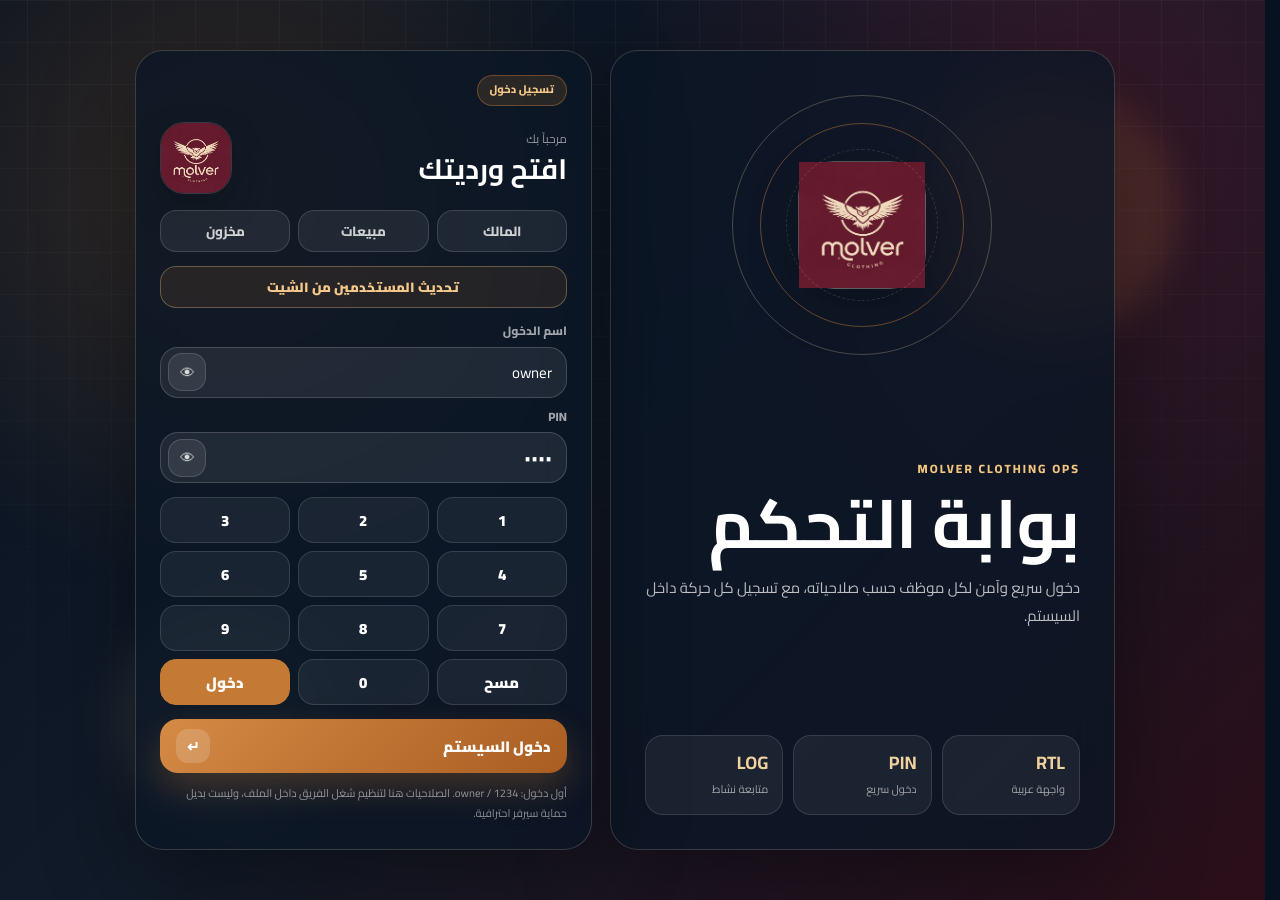
==== commit e37a49bc: "Add files via upload" ====
--- a/index.html
+++ b/index.html
@@ -8,7 +8,7 @@
       href="https://fonts.googleapis.com/css2?family=Cairo:wght@400;500;600;700&family=Tajawal:wght@400;500;700&display=swap"
       rel="stylesheet"
     />
-    <link rel="stylesheet" href="styles.css" />
+    <link rel="stylesheet" href="styles.css?v=20260512-auth-sync" />
   </head>
   <body>
     <div class="auth-screen auth-login-mode" id="auth-screen">
@@ -52,6 +52,9 @@
             <button type="button" onclick="selectLoginUser('sales')">مبيعات</button>
             <button type="button" onclick="selectLoginUser('stock')">مخزون</button>
           </div>
+          <button class="auth-refresh-users" type="button" onclick="refreshUsersBeforeLogin(true)">
+            تحديث المستخدمين من الشيت
+          </button>
 
           <div class="auth-fields">
             <label class="auth-field">
@@ -193,6 +196,7 @@
             <div style="display: flex; gap: 6px; align-items: center">
               <button
                 class="btn btn-sm"
+                data-action="export"
                 data-icon="⇩"
                 onclick="exportData()"
                 title="تصدير نسخة احتياطية"
@@ -201,6 +205,7 @@
               </button>
               <button
                 class="btn btn-sm"
+                data-action="import"
                 data-icon="⇧"
                 onclick="importData()"
                 title="استيراد بيانات"
@@ -209,6 +214,7 @@
               </button>
               <button
                 class="btn btn-sm"
+                data-action="syncCloud"
                 data-icon="↻"
                 onclick="syncToCloud(true)"
                 title="مزامنة مع Google Sheets"
@@ -217,6 +223,25 @@
               </button>
               <button
                 class="btn btn-sm"
+                data-action="import"
+                data-icon="⇣"
+                onclick="loadFromCloud(true)"
+                title="تحميل ودمج بيانات Google Sheets"
+              >
+                ⬇️ تحميل الشيت
+              </button>
+              <button
+                class="btn btn-sm"
+                data-action="syncCloud"
+                data-icon="⛑"
+                onclick="repairSync()"
+                title="إصلاح مشاكل المزامنة"
+              >
+                إصلاح المزامنة
+              </button>
+              <button
+                class="btn btn-sm"
+                data-action="connectionSettings"
                 data-icon="⚙"
                 onclick="openSettings()"
                 title="إعدادات الربط"
@@ -233,6 +258,7 @@
                 وضع احترافي
               </button>
               <span class="user-chip" id="current-user-chip">—</span>
+              <span class="live-sync-chip" id="live-sync-chip">Live sync</span>
               <button class="btn btn-sm logout-btn" data-icon="⏻" onclick="logout()" title="خروج">خروج</button>
               <span
                 style="font-size: 11px; color: var(--text3)"
@@ -242,6 +268,9 @@
           </div>
         </div>
         <div class="content" id="content">
+          <div class="offline-banner hidden" id="offline-banner">
+            أوفلاين الآن - سيتم حفظ العمليات على الجهاز ورفعها تلقائياً عند رجوع الإنترنت.
+          </div>
           <!-- DASHBOARD -->
           <div class="page active" id="page-dashboard">
             <div class="stats-grid">
@@ -1553,6 +1582,16 @@
             </select>
           </div>
           <div class="form-group form-full">
+            <label>قوالب صلاحيات سريعة</label>
+            <div class="preset-row">
+              <button class="btn btn-sm" type="button" onclick="applyUserPreset('sales')">كاشير</button>
+              <button class="btn btn-sm" type="button" onclick="applyUserPreset('stock')">مخزون</button>
+              <button class="btn btn-sm" type="button" onclick="applyUserPreset('manager')">مدير فرع</button>
+              <button class="btn btn-sm" type="button" onclick="applyUserPreset('viewer')">مشاهدة فقط</button>
+              <button class="btn btn-sm" type="button" onclick="applyUserPreset('owner')">مالك</button>
+            </div>
+          </div>
+          <div class="form-group form-full">
             <label>الصفحات التي تظهر لهذا المستخدم</label>
             <div class="perm-section">
               <div class="perm-section-head">
@@ -1664,6 +1703,6 @@
         pointer-events: none;
       "
     ></div>
-    <script src="app.js"></script>
+    <script src="app.js?v=20260512-auth-sync"></script>
   </body>
 </html>
--- a/styles.css
+++ b/styles.css
@@ -1216,6 +1216,21 @@
         background: rgba(196,122,53,0.16);
         color: #fff;
       }
+      .auth-refresh-users {
+        width: 100%;
+        min-height: 42px;
+        margin: 0 0 14px;
+        border-radius: 16px;
+        border: 1px solid rgba(246,201,138,0.32);
+        background: rgba(196,122,53,0.12);
+        color: #f6c98a;
+        font-family: Cairo, sans-serif;
+        font-weight: 900;
+        cursor: pointer;
+      }
+      .auth-refresh-users:hover {
+        background: rgba(196,122,53,0.2);
+      }
       .auth-fields {
         display: grid;
         gap: 10px;
@@ -1414,6 +1429,62 @@
         border-radius: 20px;
         padding: 4px 10px;
         background: var(--surface2);
+      }
+      .live-sync-chip {
+        display: inline-flex;
+        align-items: center;
+        gap: 7px;
+        min-height: 32px;
+        padding: 5px 11px;
+        border-radius: 999px;
+        border: 1px solid var(--green-border);
+        background: var(--green-bg);
+        color: var(--green);
+        font-size: 11px;
+        font-weight: 800;
+        white-space: nowrap;
+      }
+      .live-sync-chip::before {
+        content: "";
+        width: 8px;
+        height: 8px;
+        border-radius: 999px;
+        background: currentColor;
+        box-shadow: 0 0 0 0 color-mix(in srgb, currentColor 35%, transparent);
+        animation: livePulse 1.5s ease-out infinite;
+      }
+      .live-sync-chip.syncing {
+        border-color: var(--accent-border);
+        background: var(--accent-bg);
+        color: var(--accent);
+      }
+      .live-sync-chip.offline,
+      .live-sync-chip.error {
+        border-color: var(--red-border);
+        background: var(--red-bg);
+        color: var(--red);
+      }
+      @keyframes livePulse {
+        to { box-shadow: 0 0 0 8px transparent; }
+      }
+      .offline-banner {
+        position: sticky;
+        top: 0;
+        z-index: 30;
+        margin-bottom: 14px;
+        padding: 10px 14px;
+        border-radius: 14px;
+        border: 1px solid var(--orange-border);
+        background: var(--orange-bg);
+        color: var(--orange);
+        font-size: 12px;
+        font-weight: 800;
+        box-shadow: var(--shadow);
+      }
+      .preset-row {
+        display: flex;
+        flex-wrap: wrap;
+        gap: 8px;
       }
       .print-area {
         direction: rtl;
